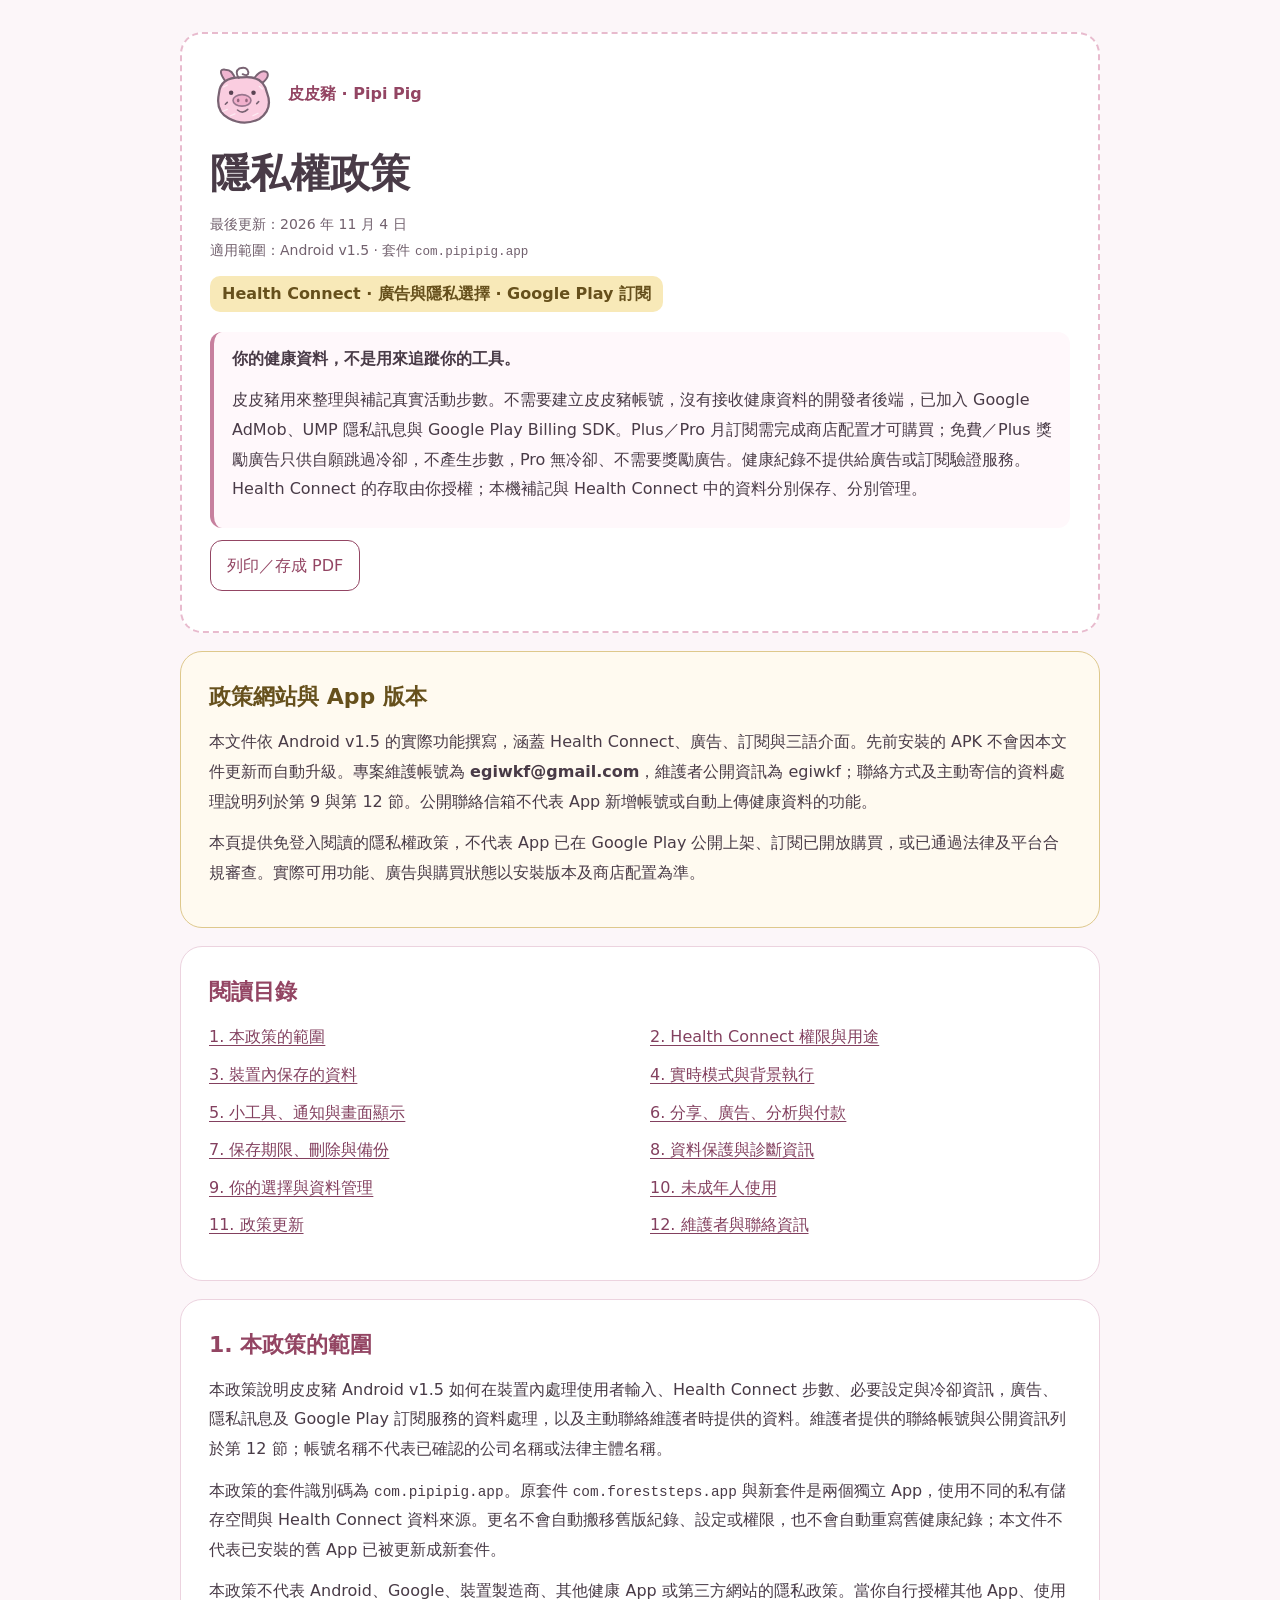
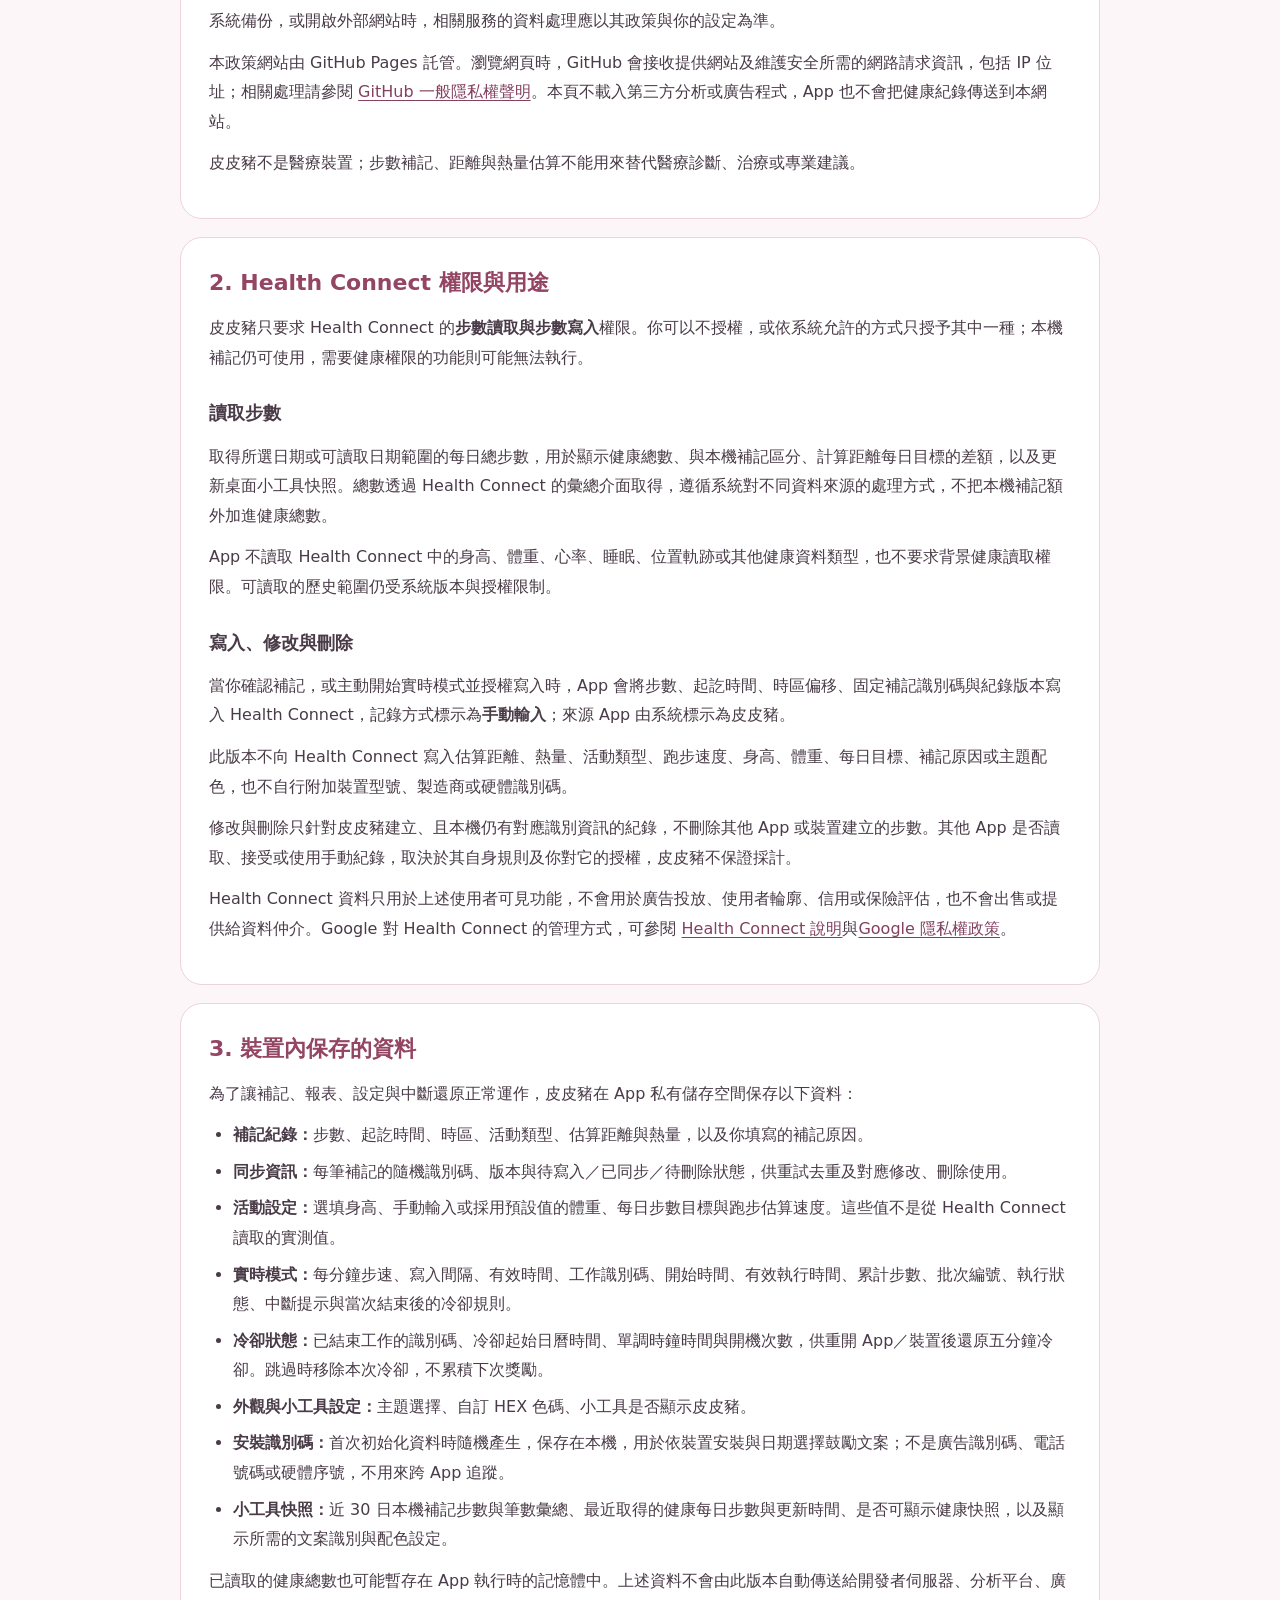
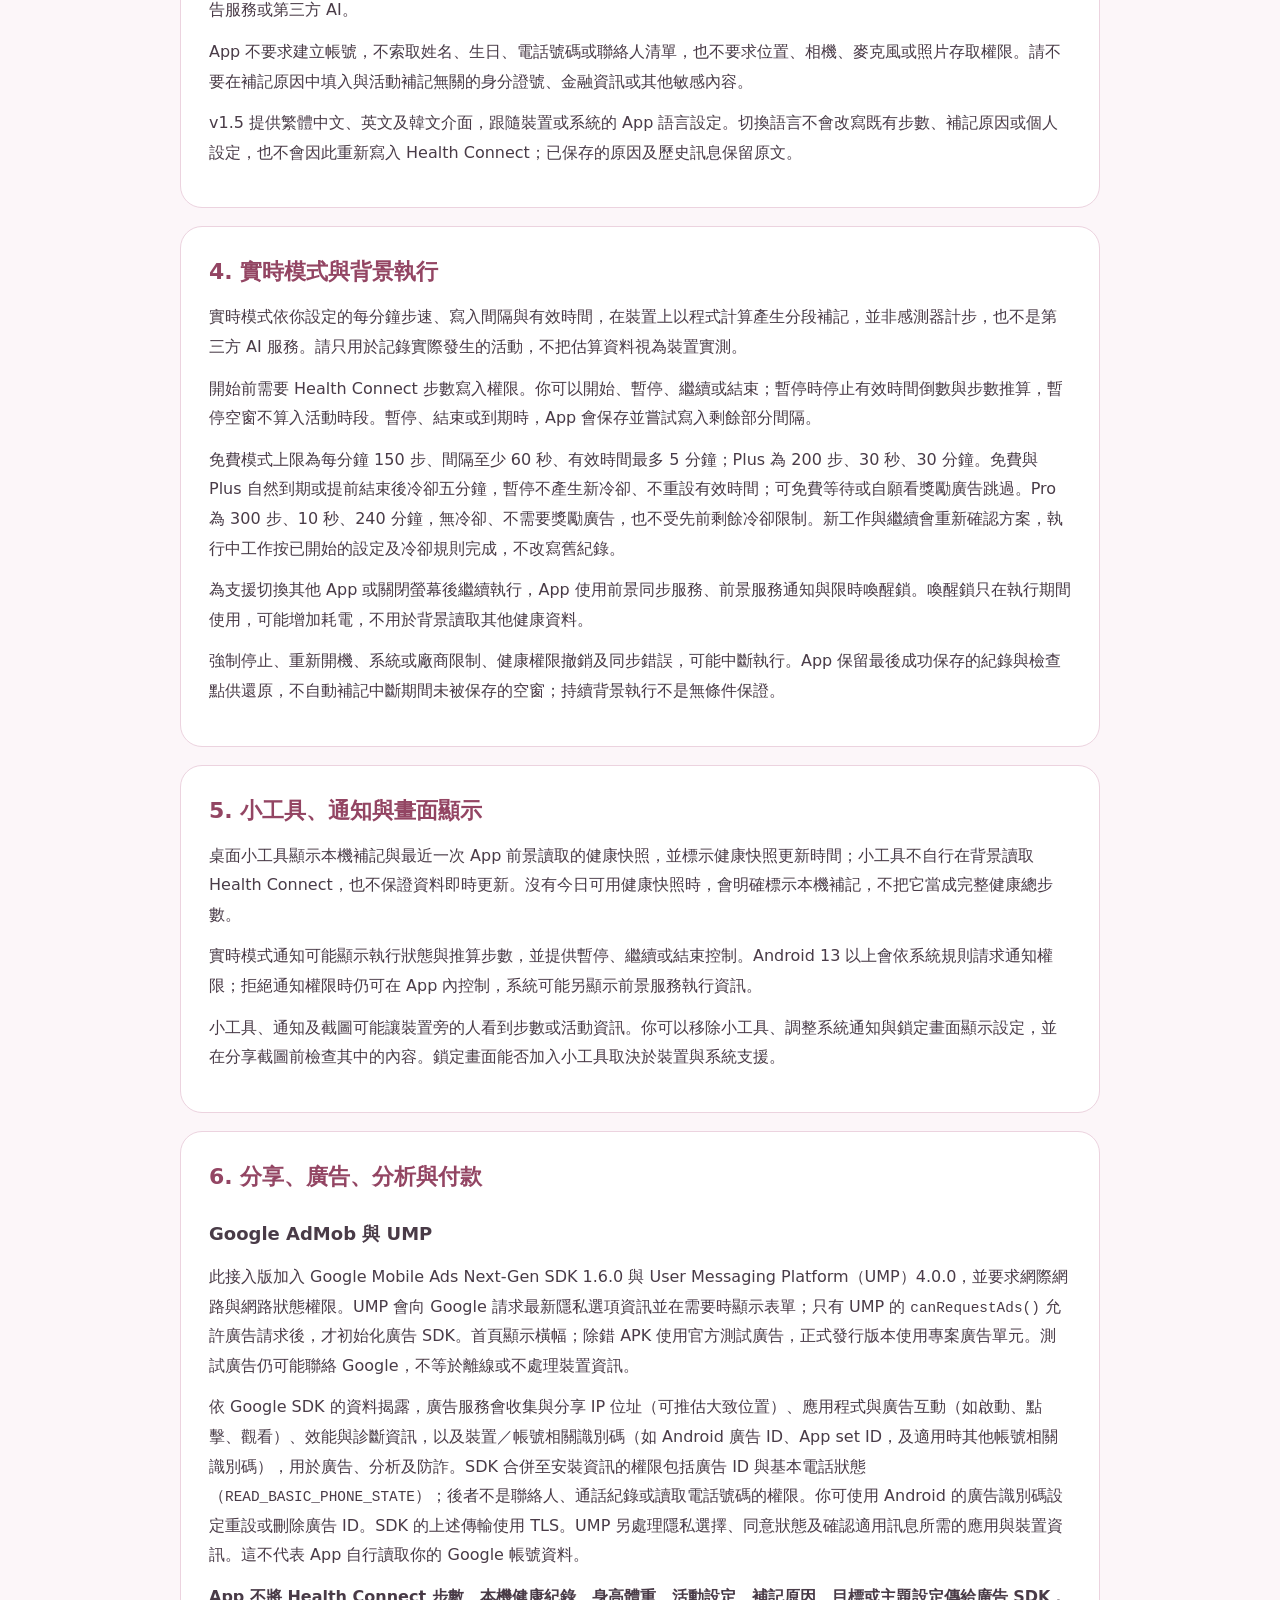
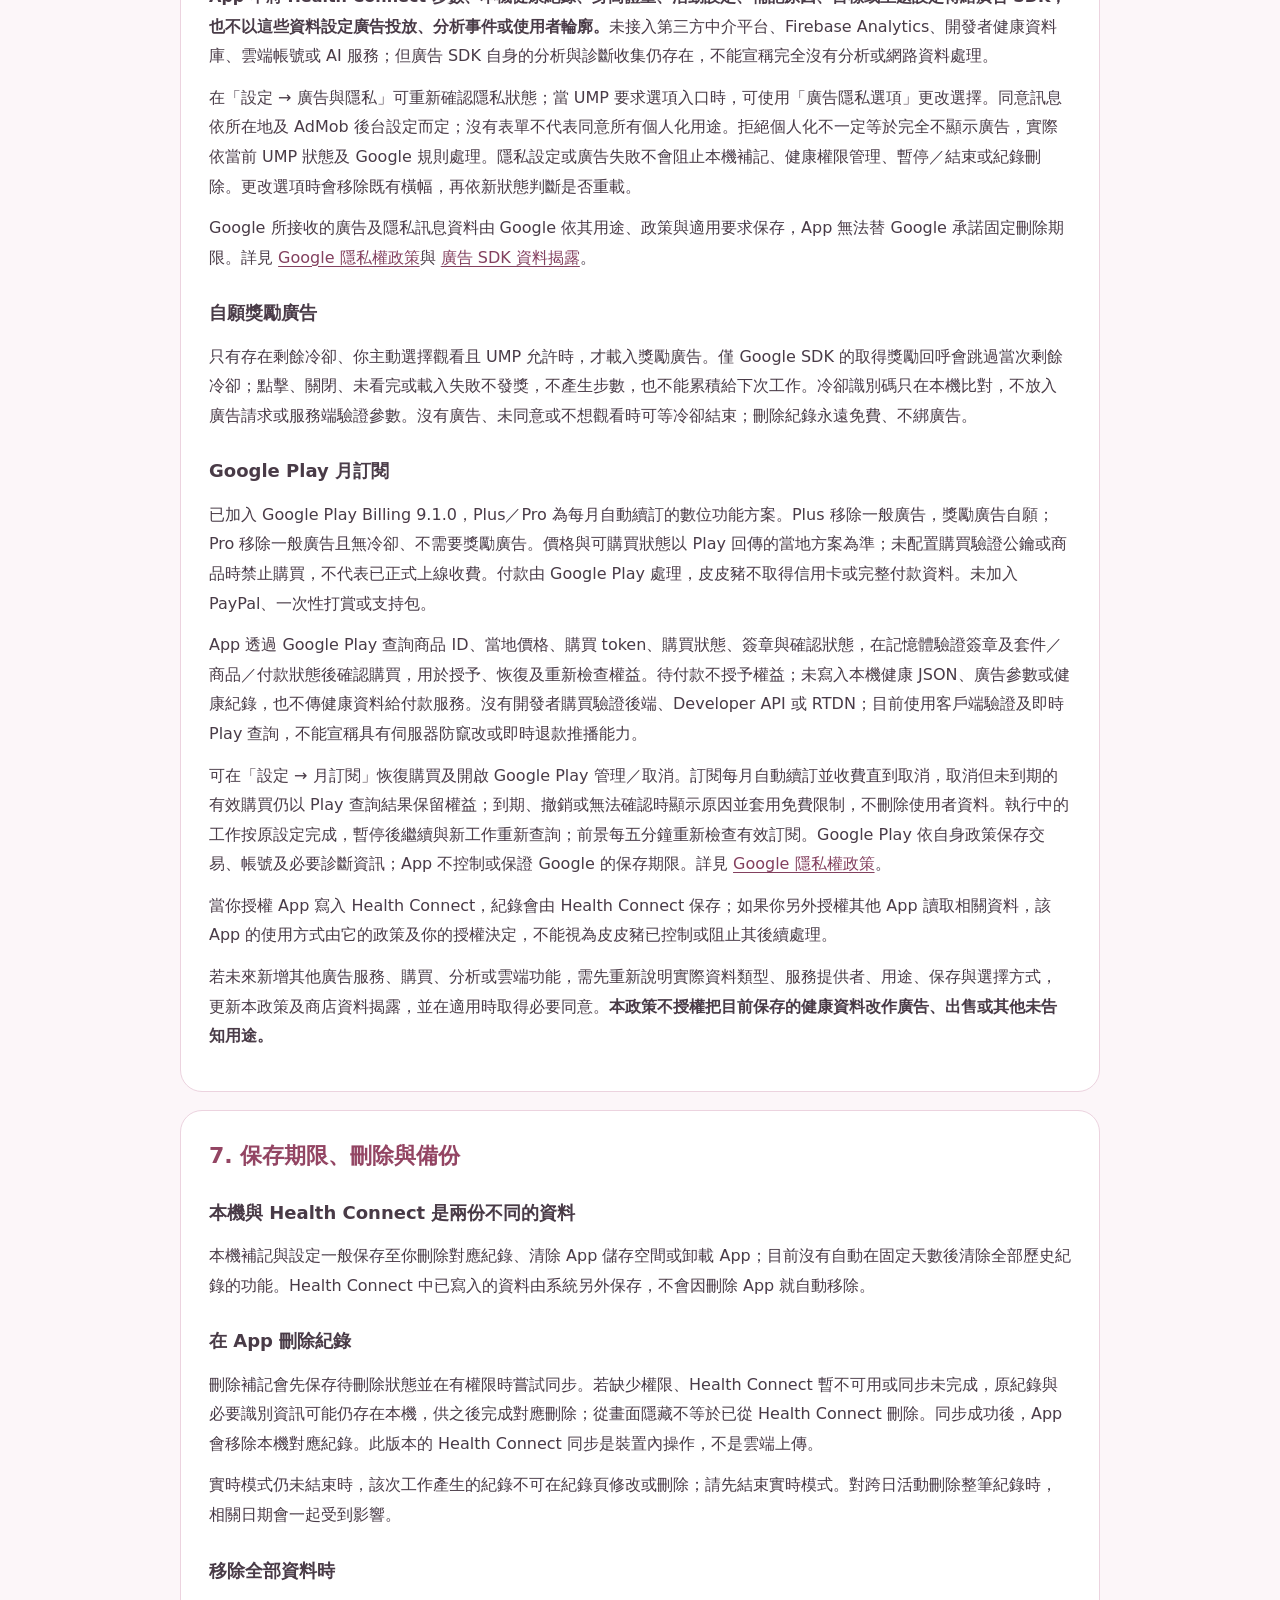
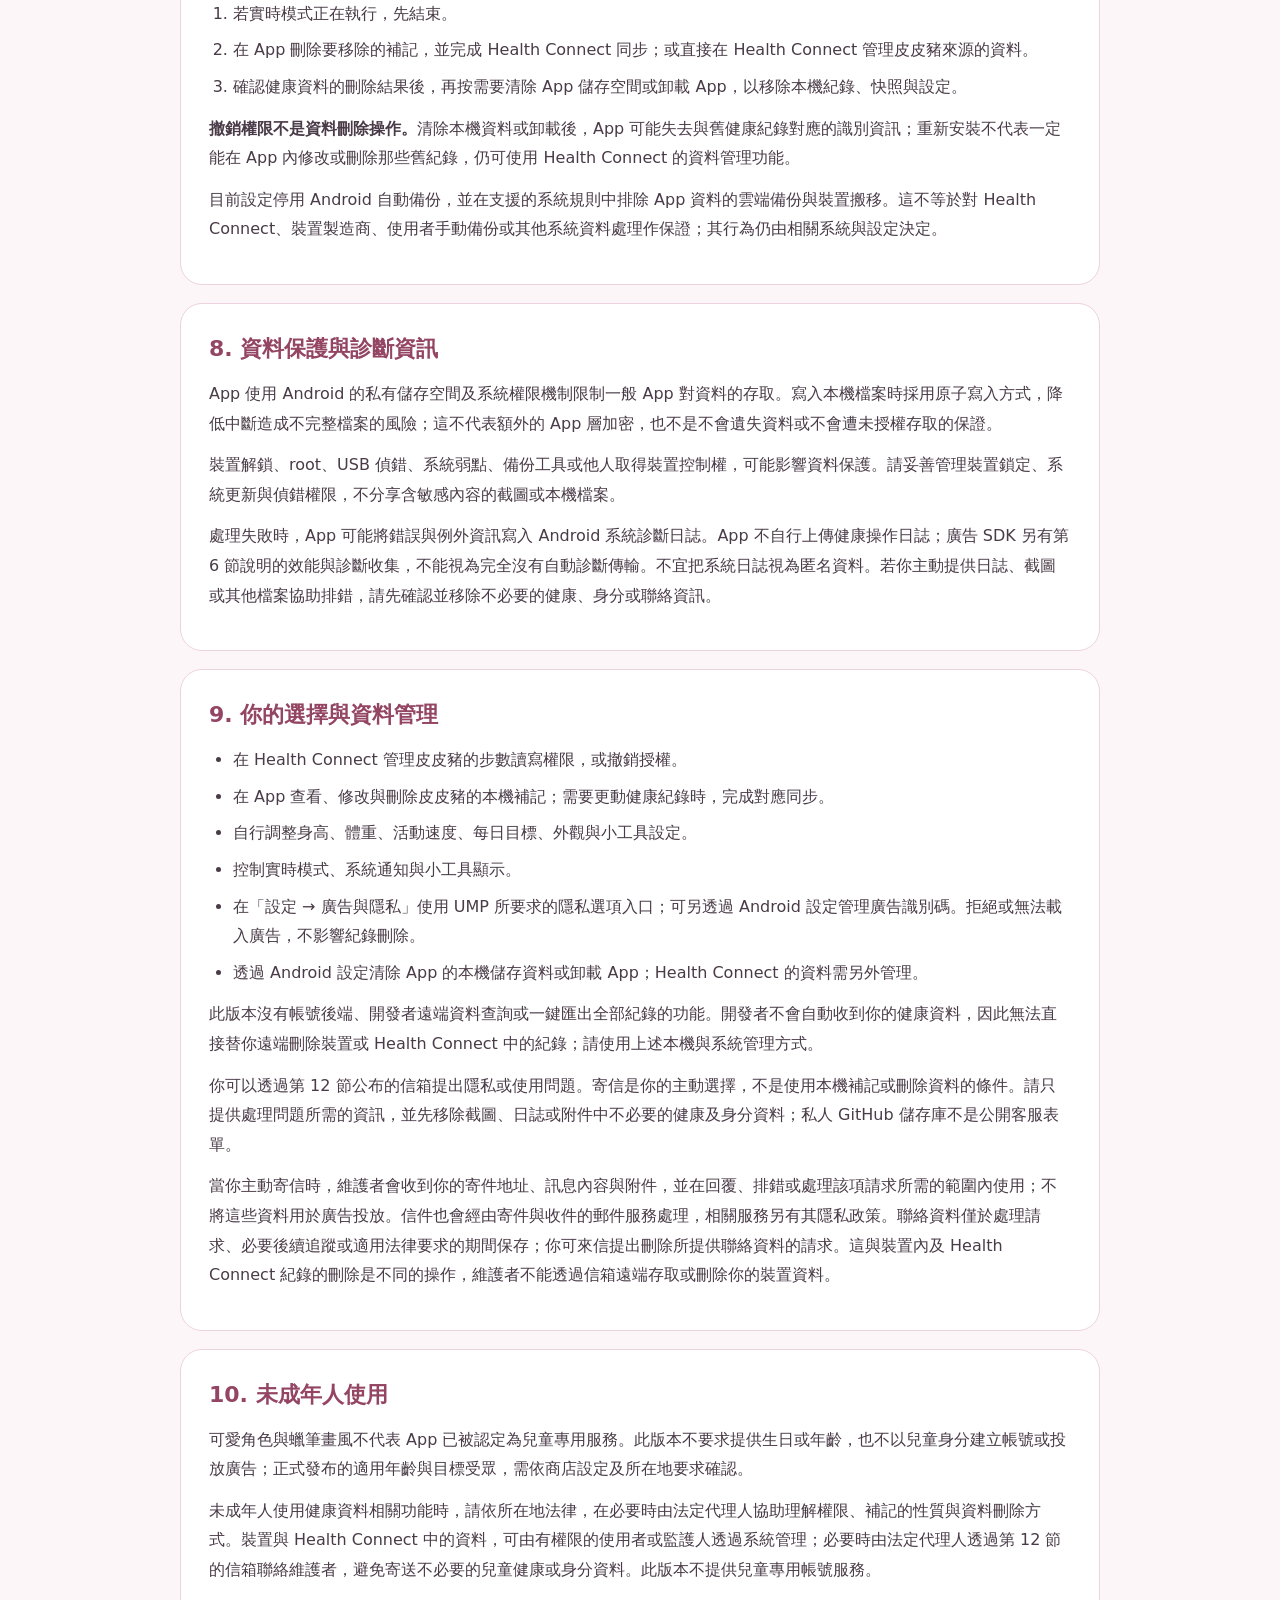
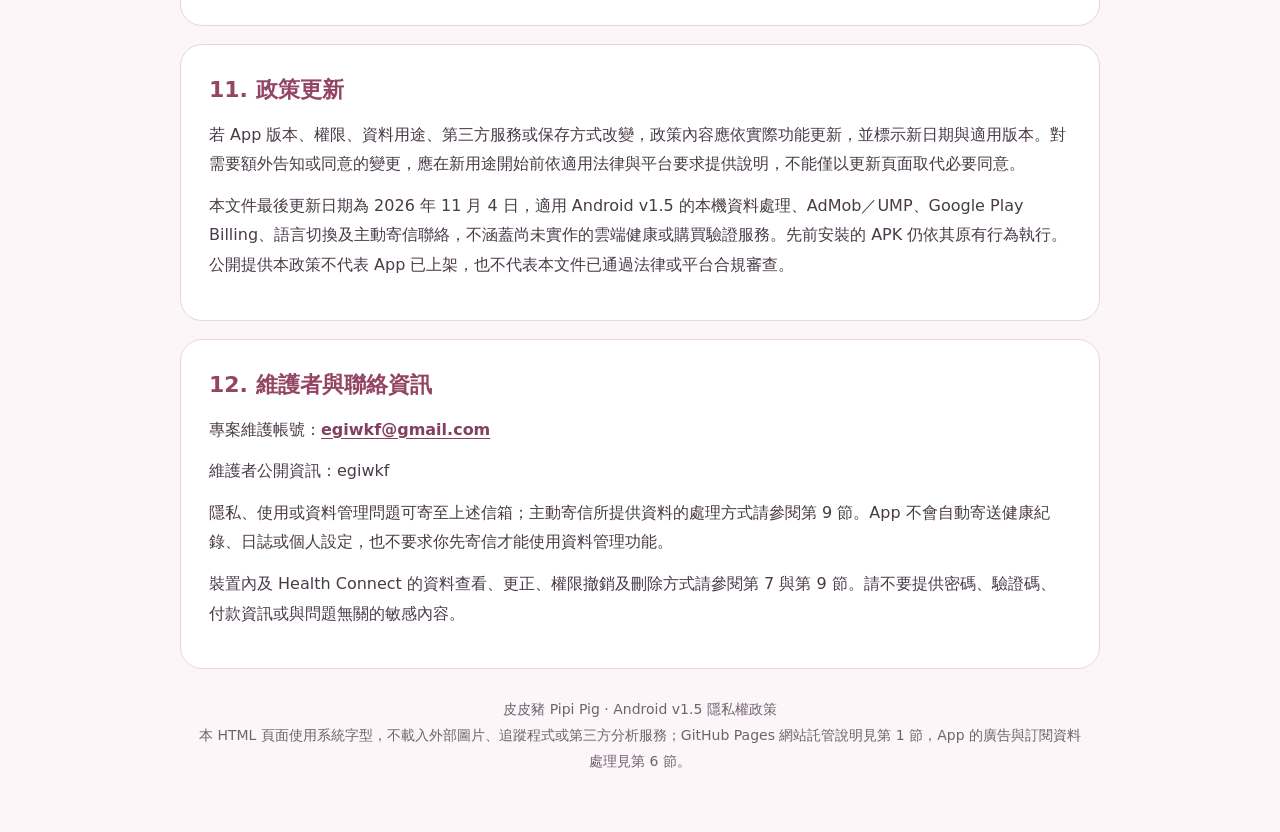
==== index.html @ b99f7c3f "Publish Pipi Pig v1.5 privacy policy Co-authored-by: Copilot App <223556219+Copilot@users.noreply.gi" ====
<!doctype html>
<html lang="zh-Hant">
<head>
  <meta charset="utf-8">
  <meta name="viewport" content="width=device-width, initial-scale=1">
  <meta name="description" content="皮皮豬 Android v1.5 隱私權政策：Health Connect、本機資料、AdMob、UMP、Google Play Billing、權限與刪除方式。">
  <title>皮皮豬 Pipi Pig｜隱私權政策（訂閱與獎勵廣告版）</title>
  <style>
    :root { color-scheme: light; --ink: #493b47; --muted: #72616e; --rose: #934563; --line: #ecd3df; --wash: #fcf6f9; }
    * { box-sizing: border-box; }
    html { scroll-behavior: smooth; scroll-padding-top: 24px; }
    body { margin: 0; background: var(--wash); color: var(--ink); font: 16px/1.85 system-ui, -apple-system, "Segoe UI", sans-serif; }
    main { width: min(920px, calc(100% - 32px)); margin: 32px auto 48px; }
    header, section, nav, aside { background: #fff; border: 1px solid var(--line); border-radius: 22px; padding: 28px; margin-bottom: 18px; }
    header { border: 2px dashed #e8bbce; }
    .brand { display: flex; align-items: center; gap: 14px; color: var(--rose); font-weight: 700; }
    .brand svg { flex: 0 0 64px; height: 64px; }
    h1 { font-size: clamp(28px, 5vw, 40px); line-height: 1.35; margin: 20px 0 12px; }
    h2 { font-size: 22px; line-height: 1.5; margin: 0 0 14px; color: var(--rose); }
    h3 { font-size: 18px; margin: 24px 0 8px; }
    p { margin: 12px 0; }
    ul, ol { padding-left: 24px; margin: 12px 0; }
    li { margin: 7px 0; }
    a { color: #83405f; text-underline-offset: 3px; overflow-wrap: anywhere; }
    a:focus-visible, button:focus-visible { outline: 3px solid #546c9f; outline-offset: 4px; }
    .meta, .small { font-size: 14px; color: var(--muted); }
    .tag { display: inline-block; background: #f8e9b8; color: #66501c; border-radius: 10px; padding: 3px 12px; font-weight: 700; }
    .notice { background: #fffaf0; border-color: #dec88c; }
    .notice h2 { color: #66501c; }
    .summary { background: #fff8fb; border-left: 4px solid #c7809e; padding: 12px 18px; border-radius: 12px; margin-top: 20px; }
    nav ul { list-style: none; padding: 0; display: grid; grid-template-columns: repeat(2, minmax(0, 1fr)); gap: 8px 20px; }
    nav li { margin: 0; }
    button { cursor: pointer; border: 1px solid var(--rose); border-radius: 12px; background: #fff; color: var(--rose); padding: 10px 16px; font: inherit; }
    code { font-size: .9em; overflow-wrap: anywhere; }
    footer { color: var(--muted); text-align: center; font-size: 14px; padding: 10px 12px; }
    @media (max-width: 600px) {
      main { width: calc(100% - 24px); margin-top: 16px; }
      header, section, nav, aside { padding: 20px; border-radius: 18px; }
      nav ul { grid-template-columns: 1fr; }
      h2 { font-size: 20px; }
    }
    @media (prefers-reduced-motion: reduce) { html { scroll-behavior: auto; } }
    @media print {
      body { background: #fff; font-size: 11pt; }
      main { width: 100%; margin: 0; }
      nav, .print-button { display: none; }
      header, section, aside { border: none; border-radius: 0; padding: 8px 0; margin-bottom: 12px; }
      h2, h3 { break-after: avoid; }
      li { break-inside: avoid; }
      a { color: inherit; }
    }
  </style>
</head>
<body>
<main>
  <header>
    <div class="brand">
      <svg viewBox="0 0 100 100" aria-hidden="true" focusable="false">
        <path d="M24 30 Q10 10 24 12 Q36 12 39 27 M68 27 Q79 10 89 16 Q94 23 81 33" fill="#efb5d0" stroke="#796373" stroke-width="3" stroke-linejoin="round"/>
        <path d="M14 49 Q16 23 50 24 Q83 20 89 48 Q99 74 77 89 Q53 101 29 88 Q8 77 14 49Z" fill="#facde0" stroke="#796373" stroke-width="3.5"/>
        <path d="M45 25 Q38 15 46 10 Q58 6 60 16 Q60 23 51 19" fill="none" stroke="#796373" stroke-width="3" stroke-linecap="round"/>
        <circle cx="33" cy="48" r="3.5" fill="#5a4353"/><circle cx="68" cy="48" r="3.5" fill="#5a4353"/>
        <ellipse cx="50" cy="60" rx="14" ry="9" fill="#f1b0cc" stroke="#98758d" stroke-width="2.5"/>
        <ellipse cx="44" cy="60" rx="2" ry="3" fill="#95667f"/><ellipse cx="57" cy="60" rx="2" ry="3" fill="#95667f"/>
        <path d="M43 75 Q51 82 59 74 M24 66L27 63 M73 65L76 62" fill="none" stroke="#796373" stroke-width="2.5" stroke-linecap="round"/>
        <path d="M21 39L27 36 M20 77L27 74 M32 84L39 81 M67 84L75 80 M77 38L82 42" stroke="#fff" stroke-width="2" stroke-linecap="round" opacity=".6"/>
      </svg>
      <span>皮皮豬 · Pipi Pig</span>
    </div>
    <h1>隱私權政策</h1>
    <p class="meta">最後更新：2026 年 11 月 4 日<br>適用範圍：Android v1.5 · 套件 <code>com.pipipig.app</code></p>
    <span class="tag">Health Connect · 廣告與隱私選擇 · Google Play 訂閱</span>
    <div class="summary">
      <strong>你的健康資料，不是用來追蹤你的工具。</strong>
      <p>皮皮豬用來整理與補記真實活動步數。不需要建立皮皮豬帳號，沒有接收健康資料的開發者後端，已加入 Google AdMob、UMP 隱私訊息與 Google Play Billing SDK。Plus／Pro 月訂閱需完成商店配置才可購買；免費／Plus 獎勵廣告只供自願跳過冷卻，不產生步數，Pro 無冷卻、不需要獎勵廣告。健康紀錄不提供給廣告或訂閱驗證服務。Health Connect 的存取由你授權；本機補記與 Health Connect 中的資料分別保存、分別管理。</p>
    </div>
    <p><button class="print-button" type="button" onclick="window.print()">列印／存成 PDF</button></p>
  </header>

  <aside class="notice" aria-labelledby="publication-title">
    <h2 id="publication-title">政策網站與 App 版本</h2>
    <p>本文件依 Android v1.5 的實際功能撰寫，涵蓋 Health Connect、廣告、訂閱與三語介面。先前安裝的 APK 不會因本文件更新而自動升級。專案維護帳號為 <strong>egiwkf@gmail.com</strong>，維護者公開資訊為 egiwkf；聯絡方式及主動寄信的資料處理說明列於第 9 與第 12 節。公開聯絡信箱不代表 App 新增帳號或自動上傳健康資料的功能。</p>
    <p>本頁提供免登入閱讀的隱私權政策，不代表 App 已在 Google Play 公開上架、訂閱已開放購買，或已通過法律及平台合規審查。實際可用功能、廣告與購買狀態以安裝版本及商店配置為準。</p>
  </aside>

  <nav aria-label="政策目錄">
    <h2>閱讀目錄</h2>
    <ul>
      <li><a href="#scope">1. 本政策的範圍</a></li>
      <li><a href="#health">2. Health Connect 權限與用途</a></li>
      <li><a href="#local">3. 裝置內保存的資料</a></li>
      <li><a href="#realtime">4. 實時模式與背景執行</a></li>
      <li><a href="#surfaces">5. 小工具、通知與畫面顯示</a></li>
      <li><a href="#sharing">6. 分享、廣告、分析與付款</a></li>
      <li><a href="#retention">7. 保存期限、刪除與備份</a></li>
      <li><a href="#security">8. 資料保護與診斷資訊</a></li>
      <li><a href="#choices">9. 你的選擇與資料管理</a></li>
      <li><a href="#children">10. 未成年人使用</a></li>
      <li><a href="#updates">11. 政策更新</a></li>
      <li><a href="#contact">12. 維護者與聯絡資訊</a></li>
    </ul>
  </nav>

  <section id="scope" aria-labelledby="scope-title">
    <h2 id="scope-title">1. 本政策的範圍</h2>
    <p>本政策說明皮皮豬 Android v1.5 如何在裝置內處理使用者輸入、Health Connect 步數、必要設定與冷卻資訊，廣告、隱私訊息及 Google Play 訂閱服務的資料處理，以及主動聯絡維護者時提供的資料。維護者提供的聯絡帳號與公開資訊列於第 12 節；帳號名稱不代表已確認的公司名稱或法律主體名稱。</p>
    <p>本政策的套件識別碼為 <code>com.pipipig.app</code>。原套件 <code>com.foreststeps.app</code> 與新套件是兩個獨立 App，使用不同的私有儲存空間與 Health Connect 資料來源。更名不會自動搬移舊版紀錄、設定或權限，也不會自動重寫舊健康紀錄；本文件不代表已安裝的舊 App 已被更新成新套件。</p>
    <p>本政策不代表 Android、Google、裝置製造商、其他健康 App 或第三方網站的隱私政策。當你自行授權其他 App、使用系統備份，或開啟外部網站時，相關服務的資料處理應以其政策與你的設定為準。</p>
    <p>本政策網站由 GitHub Pages 託管。瀏覽網頁時，GitHub 會接收提供網站及維護安全所需的網路請求資訊，包括 IP 位址；相關處理請參閱 <a href="https://docs.github.com/en/site-policy/privacy-policies/github-general-privacy-statement" target="_blank" rel="noopener noreferrer">GitHub 一般隱私權聲明</a>。本頁不載入第三方分析或廣告程式，App 也不會把健康紀錄傳送到本網站。</p>
    <p>皮皮豬不是醫療裝置；步數補記、距離與熱量估算不能用來替代醫療診斷、治療或專業建議。</p>
  </section>

  <section id="health" aria-labelledby="health-title">
    <h2 id="health-title">2. Health Connect 權限與用途</h2>
    <p>皮皮豬只要求 Health Connect 的<strong>步數讀取與步數寫入</strong>權限。你可以不授權，或依系統允許的方式只授予其中一種；本機補記仍可使用，需要健康權限的功能則可能無法執行。</p>
    <h3>讀取步數</h3>
    <p>取得所選日期或可讀取日期範圍的每日總步數，用於顯示健康總數、與本機補記區分、計算距離每日目標的差額，以及更新桌面小工具快照。總數透過 Health Connect 的彙總介面取得，遵循系統對不同資料來源的處理方式，不把本機補記額外加進健康總數。</p>
    <p>App 不讀取 Health Connect 中的身高、體重、心率、睡眠、位置軌跡或其他健康資料類型，也不要求背景健康讀取權限。可讀取的歷史範圍仍受系統版本與授權限制。</p>
    <h3>寫入、修改與刪除</h3>
    <p>當你確認補記，或主動開始實時模式並授權寫入時，App 會將步數、起訖時間、時區偏移、固定補記識別碼與紀錄版本寫入 Health Connect，記錄方式標示為<strong>手動輸入</strong>；來源 App 由系統標示為皮皮豬。</p>
    <p>此版本不向 Health Connect 寫入估算距離、熱量、活動類型、跑步速度、身高、體重、每日目標、補記原因或主題配色，也不自行附加裝置型號、製造商或硬體識別碼。</p>
    <p>修改與刪除只針對皮皮豬建立、且本機仍有對應識別資訊的紀錄，不刪除其他 App 或裝置建立的步數。其他 App 是否讀取、接受或使用手動紀錄，取決於其自身規則及你對它的授權，皮皮豬不保證採計。</p>
    <p>Health Connect 資料只用於上述使用者可見功能，不會用於廣告投放、使用者輪廓、信用或保險評估，也不會出售或提供給資料仲介。Google 對 Health Connect 的管理方式，可參閱 <a href="https://support.google.com/android/answer/12201227" target="_blank" rel="noopener noreferrer">Health Connect 說明</a>與<a href="https://policies.google.com/privacy" target="_blank" rel="noopener noreferrer">Google 隱私權政策</a>。</p>
  </section>

  <section id="local" aria-labelledby="local-title">
    <h2 id="local-title">3. 裝置內保存的資料</h2>
    <p>為了讓補記、報表、設定與中斷還原正常運作，皮皮豬在 App 私有儲存空間保存以下資料：</p>
    <ul>
      <li><strong>補記紀錄：</strong>步數、起訖時間、時區、活動類型、估算距離與熱量，以及你填寫的補記原因。</li>
      <li><strong>同步資訊：</strong>每筆補記的隨機識別碼、版本與待寫入／已同步／待刪除狀態，供重試去重及對應修改、刪除使用。</li>
      <li><strong>活動設定：</strong>選填身高、手動輸入或採用預設值的體重、每日步數目標與跑步估算速度。這些值不是從 Health Connect 讀取的實測值。</li>
      <li><strong>實時模式：</strong>每分鐘步速、寫入間隔、有效時間、工作識別碼、開始時間、有效執行時間、累計步數、批次編號、執行狀態、中斷提示與當次結束後的冷卻規則。</li>
      <li><strong>冷卻狀態：</strong>已結束工作的識別碼、冷卻起始日曆時間、單調時鐘時間與開機次數，供重開 App／裝置後還原五分鐘冷卻。跳過時移除本次冷卻，不累積下次獎勵。</li>
      <li><strong>外觀與小工具設定：</strong>主題選擇、自訂 HEX 色碼、小工具是否顯示皮皮豬。</li>
      <li><strong>安裝識別碼：</strong>首次初始化資料時隨機產生，保存在本機，用於依裝置安裝與日期選擇鼓勵文案；不是廣告識別碼、電話號碼或硬體序號，不用來跨 App 追蹤。</li>
      <li><strong>小工具快照：</strong>近 30 日本機補記步數與筆數彙總、最近取得的健康每日步數與更新時間、是否可顯示健康快照，以及顯示所需的文案識別與配色設定。</li>
    </ul>
    <p>已讀取的健康總數也可能暫存在 App 執行時的記憶體中。上述資料不會由此版本自動傳送給開發者伺服器、分析平台、廣告服務或第三方 AI。</p>
    <p>App 不要求建立帳號，不索取姓名、生日、電話號碼或聯絡人清單，也不要求位置、相機、麥克風或照片存取權限。請不要在補記原因中填入與活動補記無關的身分證號、金融資訊或其他敏感內容。</p>
    <p>v1.5 提供繁體中文、英文及韓文介面，跟隨裝置或系統的 App 語言設定。切換語言不會改寫既有步數、補記原因或個人設定，也不會因此重新寫入 Health Connect；已保存的原因及歷史訊息保留原文。</p>
  </section>

  <section id="realtime" aria-labelledby="realtime-title">
    <h2 id="realtime-title">4. 實時模式與背景執行</h2>
    <p>實時模式依你設定的每分鐘步速、寫入間隔與有效時間，在裝置上以程式計算產生分段補記，並非感測器計步，也不是第三方 AI 服務。請只用於記錄實際發生的活動，不把估算資料視為裝置實測。</p>
    <p>開始前需要 Health Connect 步數寫入權限。你可以開始、暫停、繼續或結束；暫停時停止有效時間倒數與步數推算，暫停空窗不算入活動時段。暫停、結束或到期時，App 會保存並嘗試寫入剩餘部分間隔。</p>
    <p>免費模式上限為每分鐘 150 步、間隔至少 60 秒、有效時間最多 5 分鐘；Plus 為 200 步、30 秒、30 分鐘。免費與 Plus 自然到期或提前結束後冷卻五分鐘，暫停不產生新冷卻、不重設有效時間；可免費等待或自願看獎勵廣告跳過。Pro 為 300 步、10 秒、240 分鐘，無冷卻、不需要獎勵廣告，也不受先前剩餘冷卻限制。新工作與繼續會重新確認方案，執行中工作按已開始的設定及冷卻規則完成，不改寫舊紀錄。</p>
    <p>為支援切換其他 App 或關閉螢幕後繼續執行，App 使用前景同步服務、前景服務通知與限時喚醒鎖。喚醒鎖只在執行期間使用，可能增加耗電，不用於背景讀取其他健康資料。</p>
    <p>強制停止、重新開機、系統或廠商限制、健康權限撤銷及同步錯誤，可能中斷執行。App 保留最後成功保存的紀錄與檢查點供還原，不自動補記中斷期間未被保存的空窗；持續背景執行不是無條件保證。</p>
  </section>

  <section id="surfaces" aria-labelledby="surfaces-title">
    <h2 id="surfaces-title">5. 小工具、通知與畫面顯示</h2>
    <p>桌面小工具顯示本機補記與最近一次 App 前景讀取的健康快照，並標示健康快照更新時間；小工具不自行在背景讀取 Health Connect，也不保證資料即時更新。沒有今日可用健康快照時，會明確標示本機補記，不把它當成完整健康總步數。</p>
    <p>實時模式通知可能顯示執行狀態與推算步數，並提供暫停、繼續或結束控制。Android 13 以上會依系統規則請求通知權限；拒絕通知權限時仍可在 App 內控制，系統可能另顯示前景服務執行資訊。</p>
    <p>小工具、通知及截圖可能讓裝置旁的人看到步數或活動資訊。你可以移除小工具、調整系統通知與鎖定畫面顯示設定，並在分享截圖前檢查其中的內容。鎖定畫面能否加入小工具取決於裝置與系統支援。</p>
  </section>

  <section id="sharing" aria-labelledby="sharing-title">
    <h2 id="sharing-title">6. 分享、廣告、分析與付款</h2>
    <h3>Google AdMob 與 UMP</h3>
    <p>此接入版加入 Google Mobile Ads Next-Gen SDK 1.6.0 與 User Messaging Platform（UMP）4.0.0，並要求網際網路與網路狀態權限。UMP 會向 Google 請求最新隱私選項資訊並在需要時顯示表單；只有 UMP 的 <code>canRequestAds()</code> 允許廣告請求後，才初始化廣告 SDK。首頁顯示橫幅；除錯 APK 使用官方測試廣告，正式發行版本使用專案廣告單元。測試廣告仍可能聯絡 Google，不等於離線或不處理裝置資訊。</p>
    <p>依 Google SDK 的資料揭露，廣告服務會收集與分享 IP 位址（可推估大致位置）、應用程式與廣告互動（如啟動、點擊、觀看）、效能與診斷資訊，以及裝置／帳號相關識別碼（如 Android 廣告 ID、App set ID，及適用時其他帳號相關識別碼），用於廣告、分析及防詐。SDK 合併至安裝資訊的權限包括廣告 ID 與基本電話狀態（<code>READ_BASIC_PHONE_STATE</code>）；後者不是聯絡人、通話紀錄或讀取電話號碼的權限。你可使用 Android 的廣告識別碼設定重設或刪除廣告 ID。SDK 的上述傳輸使用 TLS。UMP 另處理隱私選擇、同意狀態及確認適用訊息所需的應用與裝置資訊。這不代表 App 自行讀取你的 Google 帳號資料。</p>
    <p><strong>App 不將 Health Connect 步數、本機健康紀錄、身高體重、活動設定、補記原因、目標或主題設定傳給廣告 SDK，也不以這些資料設定廣告投放、分析事件或使用者輪廓。</strong>未接入第三方中介平台、Firebase Analytics、開發者健康資料庫、雲端帳號或 AI 服務；但廣告 SDK 自身的分析與診斷收集仍存在，不能宣稱完全沒有分析或網路資料處理。</p>
    <p>在「設定 → 廣告與隱私」可重新確認隱私狀態；當 UMP 要求選項入口時，可使用「廣告隱私選項」更改選擇。同意訊息依所在地及 AdMob 後台設定而定；沒有表單不代表同意所有個人化用途。拒絕個人化不一定等於完全不顯示廣告，實際依當前 UMP 狀態及 Google 規則處理。隱私設定或廣告失敗不會阻止本機補記、健康權限管理、暫停／結束或紀錄刪除。更改選項時會移除既有橫幅，再依新狀態判斷是否重載。</p>
    <p>Google 所接收的廣告及隱私訊息資料由 Google 依其用途、政策與適用要求保存，App 無法替 Google 承諾固定刪除期限。詳見 <a href="https://policies.google.com/privacy" target="_blank" rel="noopener noreferrer">Google 隱私權政策</a>與 <a href="https://developers.google.com/admob/android/next-gen/privacy/play-data-disclosure" target="_blank" rel="noopener noreferrer">廣告 SDK 資料揭露</a>。</p>
    <h3>自願獎勵廣告</h3>
    <p>只有存在剩餘冷卻、你主動選擇觀看且 UMP 允許時，才載入獎勵廣告。僅 Google SDK 的取得獎勵回呼會跳過當次剩餘冷卻；點擊、關閉、未看完或載入失敗不發獎，不產生步數，也不能累積給下次工作。冷卻識別碼只在本機比對，不放入廣告請求或服務端驗證參數。沒有廣告、未同意或不想觀看時可等冷卻結束；刪除紀錄永遠免費、不綁廣告。</p>
    <h3>Google Play 月訂閱</h3>
    <p>已加入 Google Play Billing 9.1.0，Plus／Pro 為每月自動續訂的數位功能方案。Plus 移除一般廣告，獎勵廣告自願；Pro 移除一般廣告且無冷卻、不需要獎勵廣告。價格與可購買狀態以 Play 回傳的當地方案為準；未配置購買驗證公鑰或商品時禁止購買，不代表已正式上線收費。付款由 Google Play 處理，皮皮豬不取得信用卡或完整付款資料。未加入 PayPal、一次性打賞或支持包。</p>
    <p>App 透過 Google Play 查詢商品 ID、當地價格、購買 token、購買狀態、簽章與確認狀態，在記憶體驗證簽章及套件／商品／付款狀態後確認購買，用於授予、恢復及重新檢查權益。待付款不授予權益；未寫入本機健康 JSON、廣告參數或健康紀錄，也不傳健康資料給付款服務。沒有開發者購買驗證後端、Developer API 或 RTDN；目前使用客戶端驗證及即時 Play 查詢，不能宣稱具有伺服器防竄改或即時退款推播能力。</p>
    <p>可在「設定 → 月訂閱」恢復購買及開啟 Google Play 管理／取消。訂閱每月自動續訂並收費直到取消，取消但未到期的有效購買仍以 Play 查詢結果保留權益；到期、撤銷或無法確認時顯示原因並套用免費限制，不刪除使用者資料。執行中的工作按原設定完成，暫停後繼續與新工作重新查詢；前景每五分鐘重新檢查有效訂閱。Google Play 依自身政策保存交易、帳號及必要診斷資訊；App 不控制或保證 Google 的保存期限。詳見 <a href="https://policies.google.com/privacy" target="_blank" rel="noopener noreferrer">Google 隱私權政策</a>。</p>
    <p>當你授權 App 寫入 Health Connect，紀錄會由 Health Connect 保存；如果你另外授權其他 App 讀取相關資料，該 App 的使用方式由它的政策及你的授權決定，不能視為皮皮豬已控制或阻止其後續處理。</p>
    <p>若未來新增其他廣告服務、購買、分析或雲端功能，需先重新說明實際資料類型、服務提供者、用途、保存與選擇方式，更新本政策及商店資料揭露，並在適用時取得必要同意。<strong>本政策不授權把目前保存的健康資料改作廣告、出售或其他未告知用途。</strong></p>
  </section>

  <section id="retention" aria-labelledby="retention-title">
    <h2 id="retention-title">7. 保存期限、刪除與備份</h2>
    <h3>本機與 Health Connect 是兩份不同的資料</h3>
    <p>本機補記與設定一般保存至你刪除對應紀錄、清除 App 儲存空間或卸載 App；目前沒有自動在固定天數後清除全部歷史紀錄的功能。Health Connect 中已寫入的資料由系統另外保存，不會因刪除 App 就自動移除。</p>
    <h3>在 App 刪除紀錄</h3>
    <p>刪除補記會先保存待刪除狀態並在有權限時嘗試同步。若缺少權限、Health Connect 暫不可用或同步未完成，原紀錄與必要識別資訊可能仍存在本機，供之後完成對應刪除；從畫面隱藏不等於已從 Health Connect 刪除。同步成功後，App 會移除本機對應紀錄。此版本的 Health Connect 同步是裝置內操作，不是雲端上傳。</p>
    <p>實時模式仍未結束時，該次工作產生的紀錄不可在紀錄頁修改或刪除；請先結束實時模式。對跨日活動刪除整筆紀錄時，相關日期會一起受到影響。</p>
    <h3>移除全部資料時</h3>
    <ol>
      <li>若實時模式正在執行，先結束。</li>
      <li>在 App 刪除要移除的補記，並完成 Health Connect 同步；或直接在 Health Connect 管理皮皮豬來源的資料。</li>
      <li>確認健康資料的刪除結果後，再按需要清除 App 儲存空間或卸載 App，以移除本機紀錄、快照與設定。</li>
    </ol>
    <p><strong>撤銷權限不是資料刪除操作。</strong>清除本機資料或卸載後，App 可能失去與舊健康紀錄對應的識別資訊；重新安裝不代表一定能在 App 內修改或刪除那些舊紀錄，仍可使用 Health Connect 的資料管理功能。</p>
    <p>目前設定停用 Android 自動備份，並在支援的系統規則中排除 App 資料的雲端備份與裝置搬移。這不等於對 Health Connect、裝置製造商、使用者手動備份或其他系統資料處理作保證；其行為仍由相關系統與設定決定。</p>
  </section>

  <section id="security" aria-labelledby="security-title">
    <h2 id="security-title">8. 資料保護與診斷資訊</h2>
    <p>App 使用 Android 的私有儲存空間及系統權限機制限制一般 App 對資料的存取。寫入本機檔案時採用原子寫入方式，降低中斷造成不完整檔案的風險；這不代表額外的 App 層加密，也不是不會遺失資料或不會遭未授權存取的保證。</p>
    <p>裝置解鎖、root、USB 偵錯、系統弱點、備份工具或他人取得裝置控制權，可能影響資料保護。請妥善管理裝置鎖定、系統更新與偵錯權限，不分享含敏感內容的截圖或本機檔案。</p>
    <p>處理失敗時，App 可能將錯誤與例外資訊寫入 Android 系統診斷日誌。App 不自行上傳健康操作日誌；廣告 SDK 另有第 6 節說明的效能與診斷收集，不能視為完全沒有自動診斷傳輸。不宜把系統日誌視為匿名資料。若你主動提供日誌、截圖或其他檔案協助排錯，請先確認並移除不必要的健康、身分或聯絡資訊。</p>
  </section>

  <section id="choices" aria-labelledby="choices-title">
    <h2 id="choices-title">9. 你的選擇與資料管理</h2>
    <ul>
      <li>在 Health Connect 管理皮皮豬的步數讀寫權限，或撤銷授權。</li>
      <li>在 App 查看、修改與刪除皮皮豬的本機補記；需要更動健康紀錄時，完成對應同步。</li>
      <li>自行調整身高、體重、活動速度、每日目標、外觀與小工具設定。</li>
      <li>控制實時模式、系統通知與小工具顯示。</li>
      <li>在「設定 → 廣告與隱私」使用 UMP 所要求的隱私選項入口；可另透過 Android 設定管理廣告識別碼。拒絕或無法載入廣告，不影響紀錄刪除。</li>
      <li>透過 Android 設定清除 App 的本機儲存資料或卸載 App；Health Connect 的資料需另外管理。</li>
    </ul>
    <p>此版本沒有帳號後端、開發者遠端資料查詢或一鍵匯出全部紀錄的功能。開發者不會自動收到你的健康資料，因此無法直接替你遠端刪除裝置或 Health Connect 中的紀錄；請使用上述本機與系統管理方式。</p>
    <p>你可以透過第 12 節公布的信箱提出隱私或使用問題。寄信是你的主動選擇，不是使用本機補記或刪除資料的條件。請只提供處理問題所需的資訊，並先移除截圖、日誌或附件中不必要的健康及身分資料；私人 GitHub 儲存庫不是公開客服表單。</p>
    <p>當你主動寄信時，維護者會收到你的寄件地址、訊息內容與附件，並在回覆、排錯或處理該項請求所需的範圍內使用；不將這些資料用於廣告投放。信件也會經由寄件與收件的郵件服務處理，相關服務另有其隱私政策。聯絡資料僅於處理請求、必要後續追蹤或適用法律要求的期間保存；你可來信提出刪除所提供聯絡資料的請求。這與裝置內及 Health Connect 紀錄的刪除是不同的操作，維護者不能透過信箱遠端存取或刪除你的裝置資料。</p>
  </section>

  <section id="children" aria-labelledby="children-title">
    <h2 id="children-title">10. 未成年人使用</h2>
    <p>可愛角色與蠟筆畫風不代表 App 已被認定為兒童專用服務。此版本不要求提供生日或年齡，也不以兒童身分建立帳號或投放廣告；正式發布的適用年齡與目標受眾，需依商店設定及所在地要求確認。</p>
    <p>未成年人使用健康資料相關功能時，請依所在地法律，在必要時由法定代理人協助理解權限、補記的性質與資料刪除方式。裝置與 Health Connect 中的資料，可由有權限的使用者或監護人透過系統管理；必要時由法定代理人透過第 12 節的信箱聯絡維護者，避免寄送不必要的兒童健康或身分資料。此版本不提供兒童專用帳號服務。</p>
  </section>

  <section id="updates" aria-labelledby="updates-title">
    <h2 id="updates-title">11. 政策更新</h2>
    <p>若 App 版本、權限、資料用途、第三方服務或保存方式改變，政策內容應依實際功能更新，並標示新日期與適用版本。對需要額外告知或同意的變更，應在新用途開始前依適用法律與平台要求提供說明，不能僅以更新頁面取代必要同意。</p>
    <p>本文件最後更新日期為 2026 年 11 月 4 日，適用 Android v1.5 的本機資料處理、AdMob／UMP、Google Play Billing、語言切換及主動寄信聯絡，不涵蓋尚未實作的雲端健康或購買驗證服務。先前安裝的 APK 仍依其原有行為執行。公開提供本政策不代表 App 已上架，也不代表本文件已通過法律或平台合規審查。</p>
  </section>

  <section id="contact" aria-labelledby="contact-title">
    <h2 id="contact-title">12. 維護者與聯絡資訊</h2>
    <p>專案維護帳號：<strong><a href="mailto:egiwkf@gmail.com">egiwkf@gmail.com</a></strong></p>
    <p>維護者公開資訊：egiwkf</p>
    <p>隱私、使用或資料管理問題可寄至上述信箱；主動寄信所提供資料的處理方式請參閱第 9 節。App 不會自動寄送健康紀錄、日誌或個人設定，也不要求你先寄信才能使用資料管理功能。</p>
    <p>裝置內及 Health Connect 的資料查看、更正、權限撤銷及刪除方式請參閱第 7 與第 9 節。請不要提供密碼、驗證碼、付款資訊或與問題無關的敏感內容。</p>
  </section>

  <footer>皮皮豬 Pipi Pig · Android v1.5 隱私權政策<br>本 HTML 頁面使用系統字型，不載入外部圖片、追蹤程式或第三方分析服務；GitHub Pages 網站託管說明見第 1 節，App 的廣告與訂閱資料處理見第 6 節。</footer>
</main>
</body>
</html>
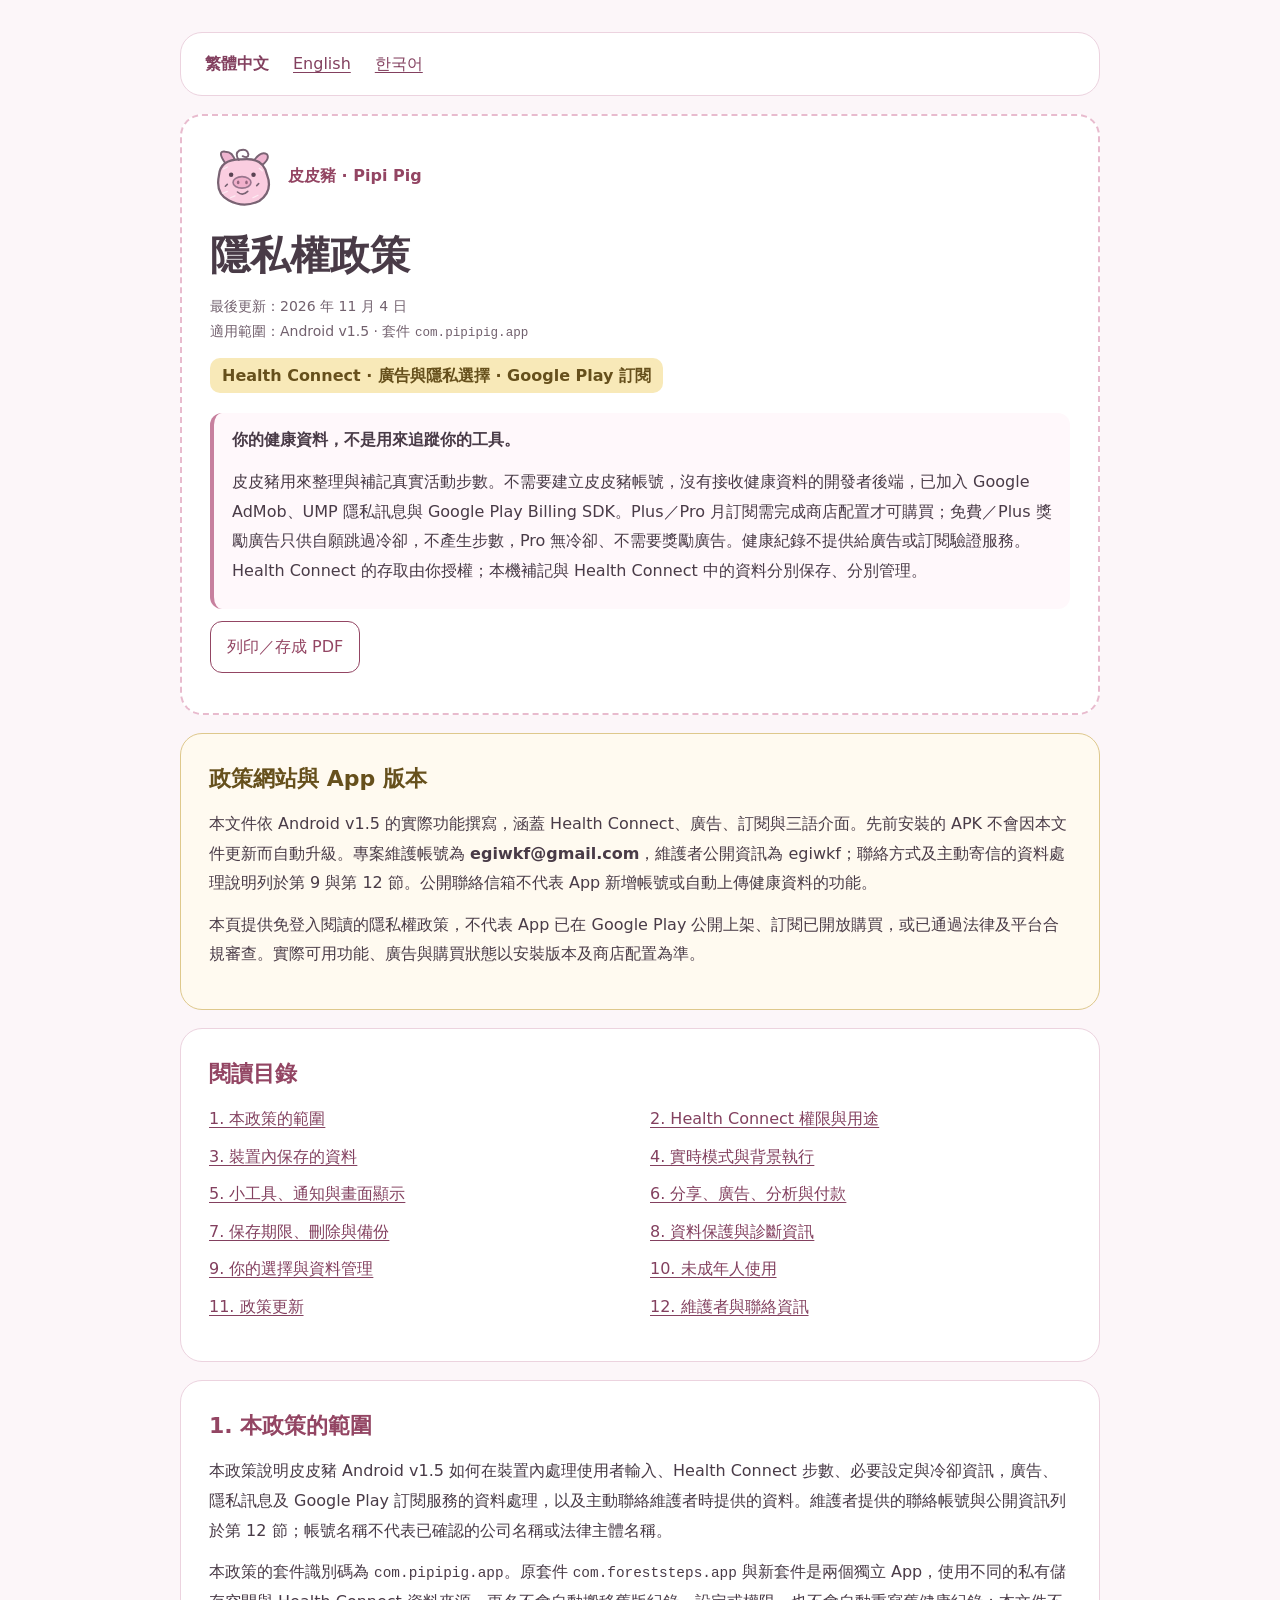
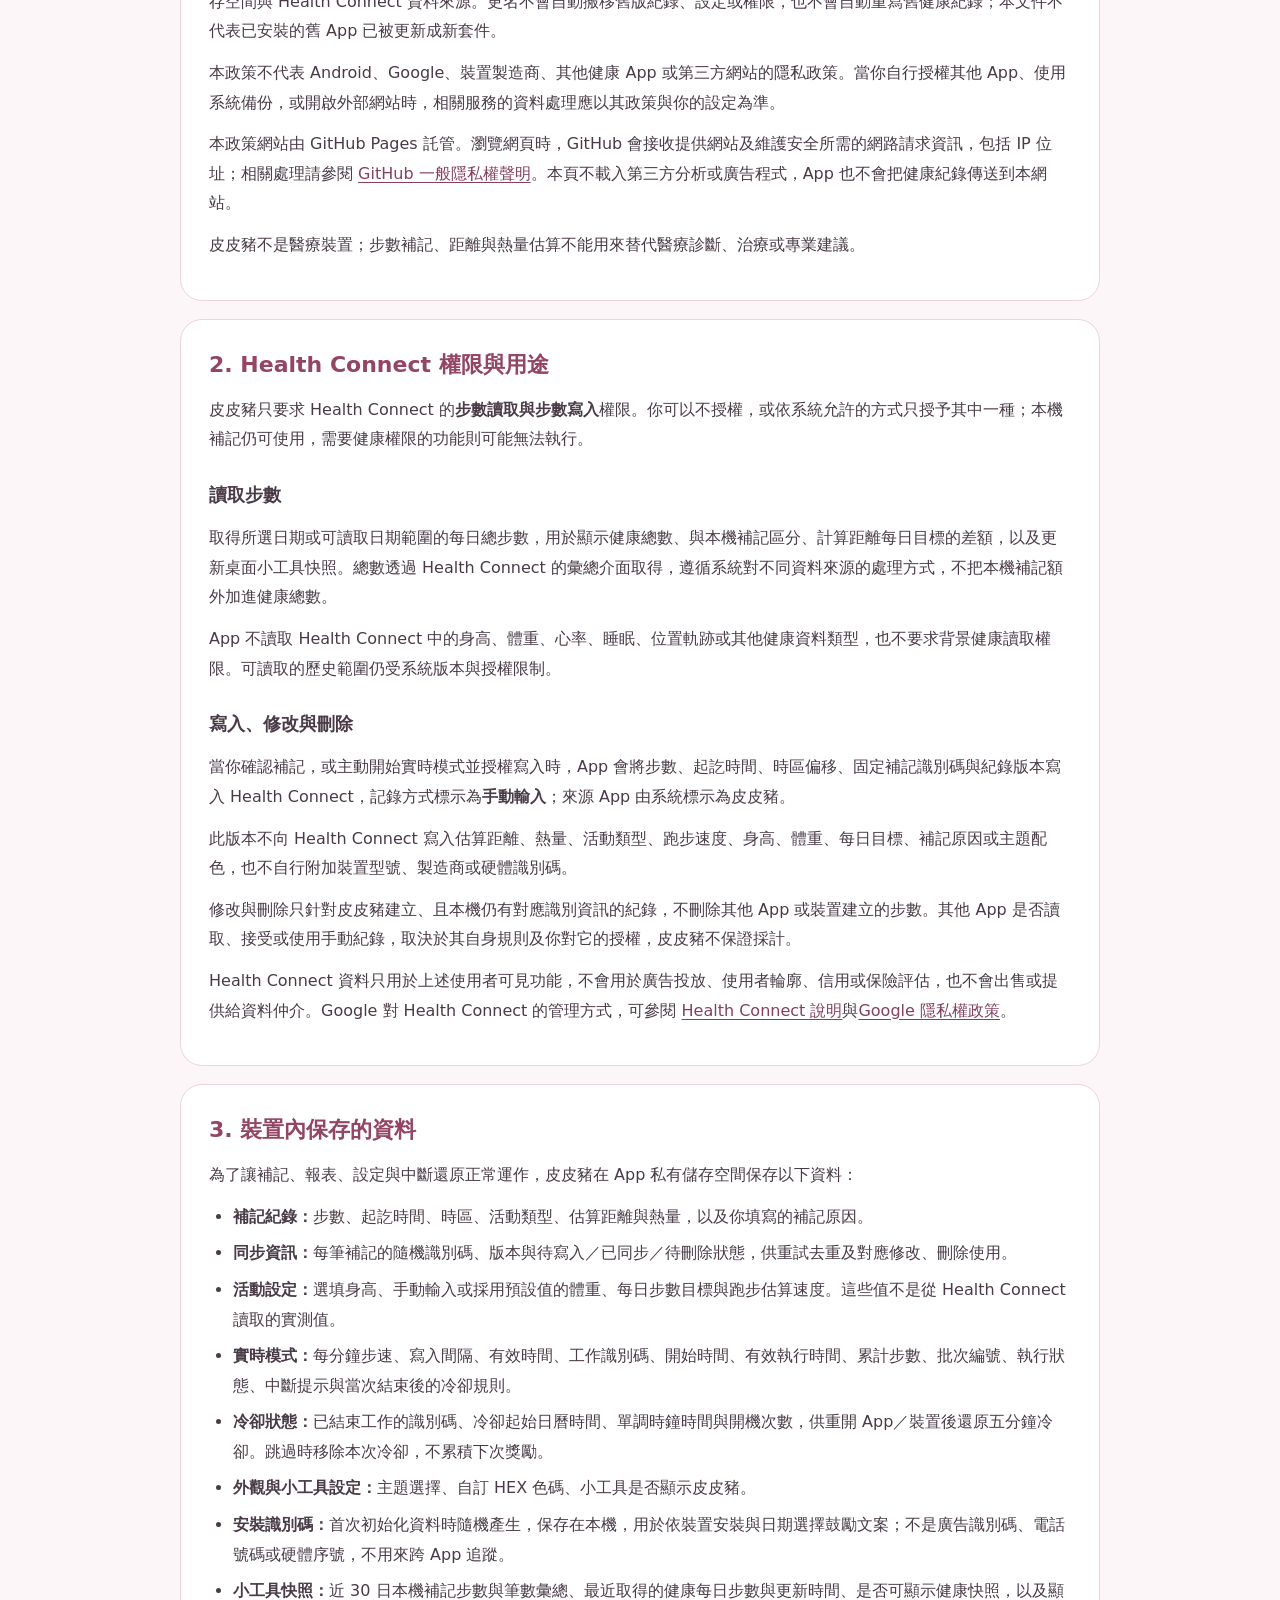
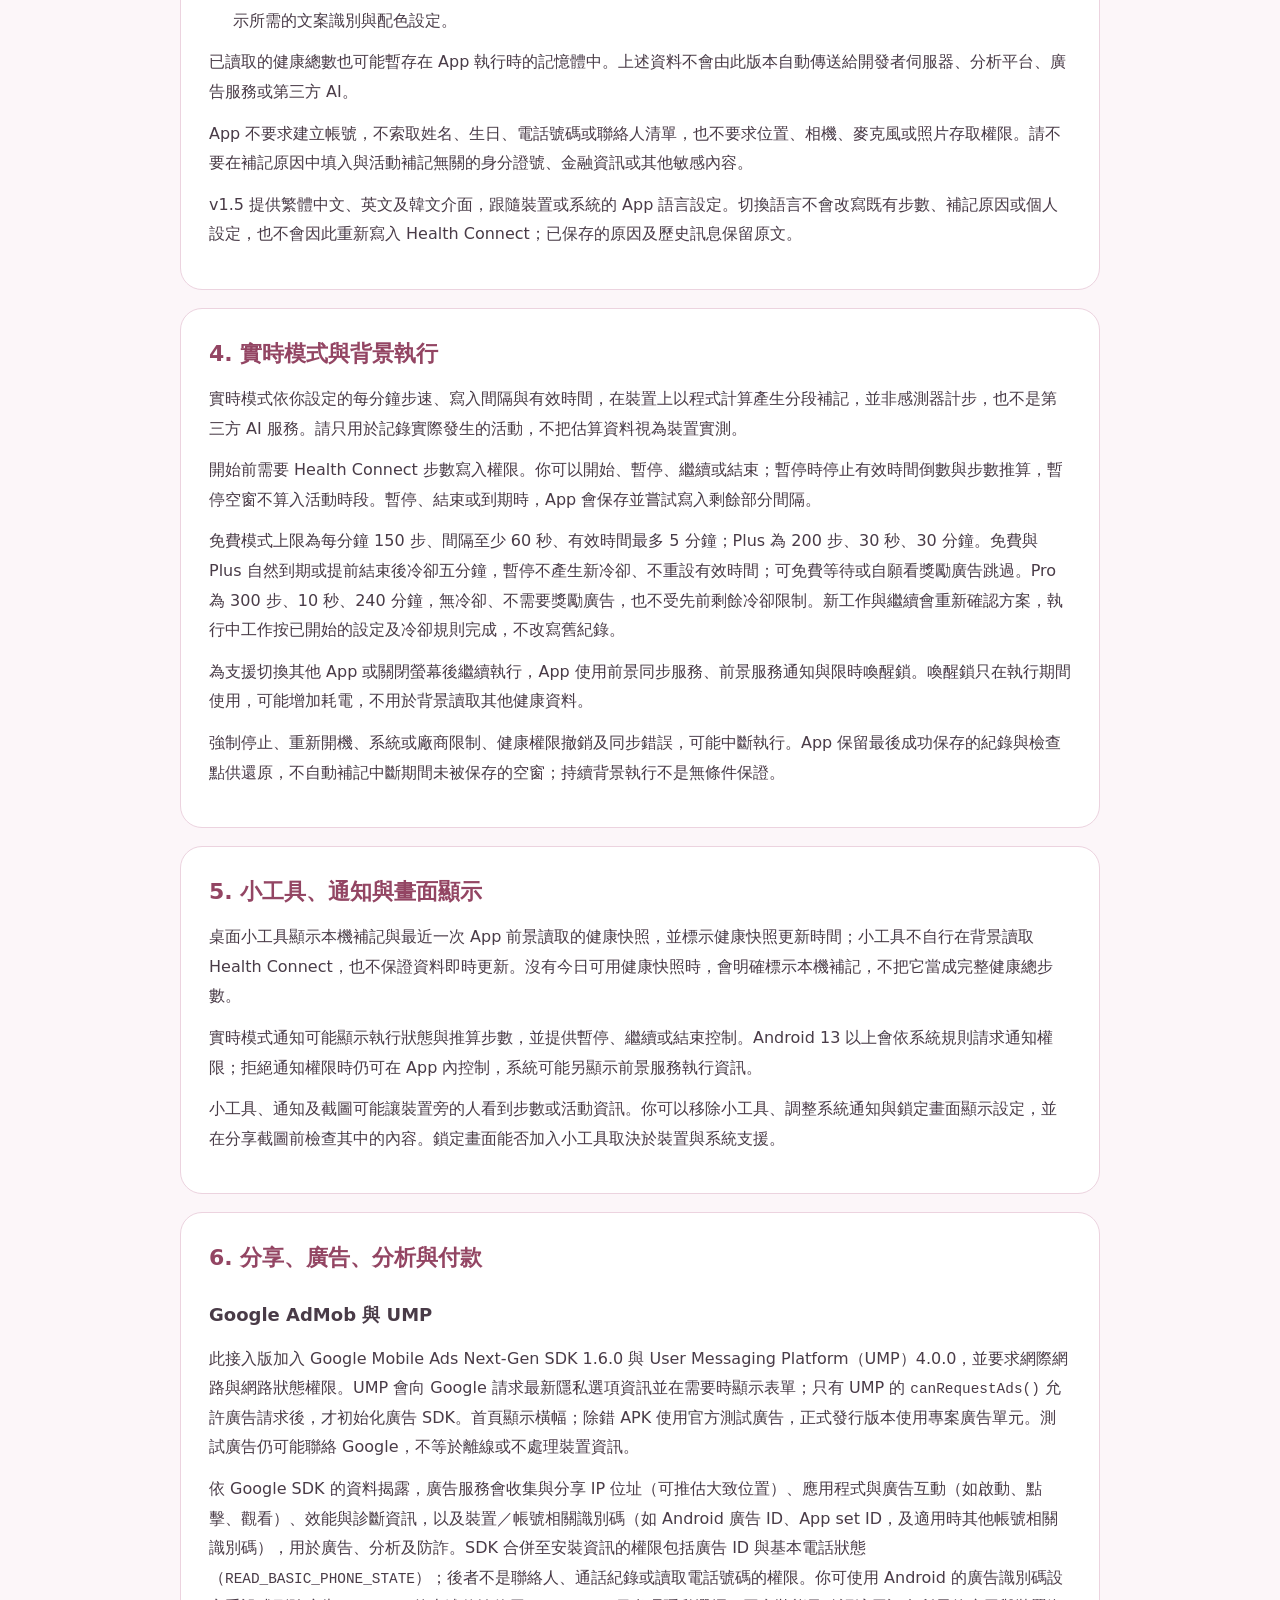
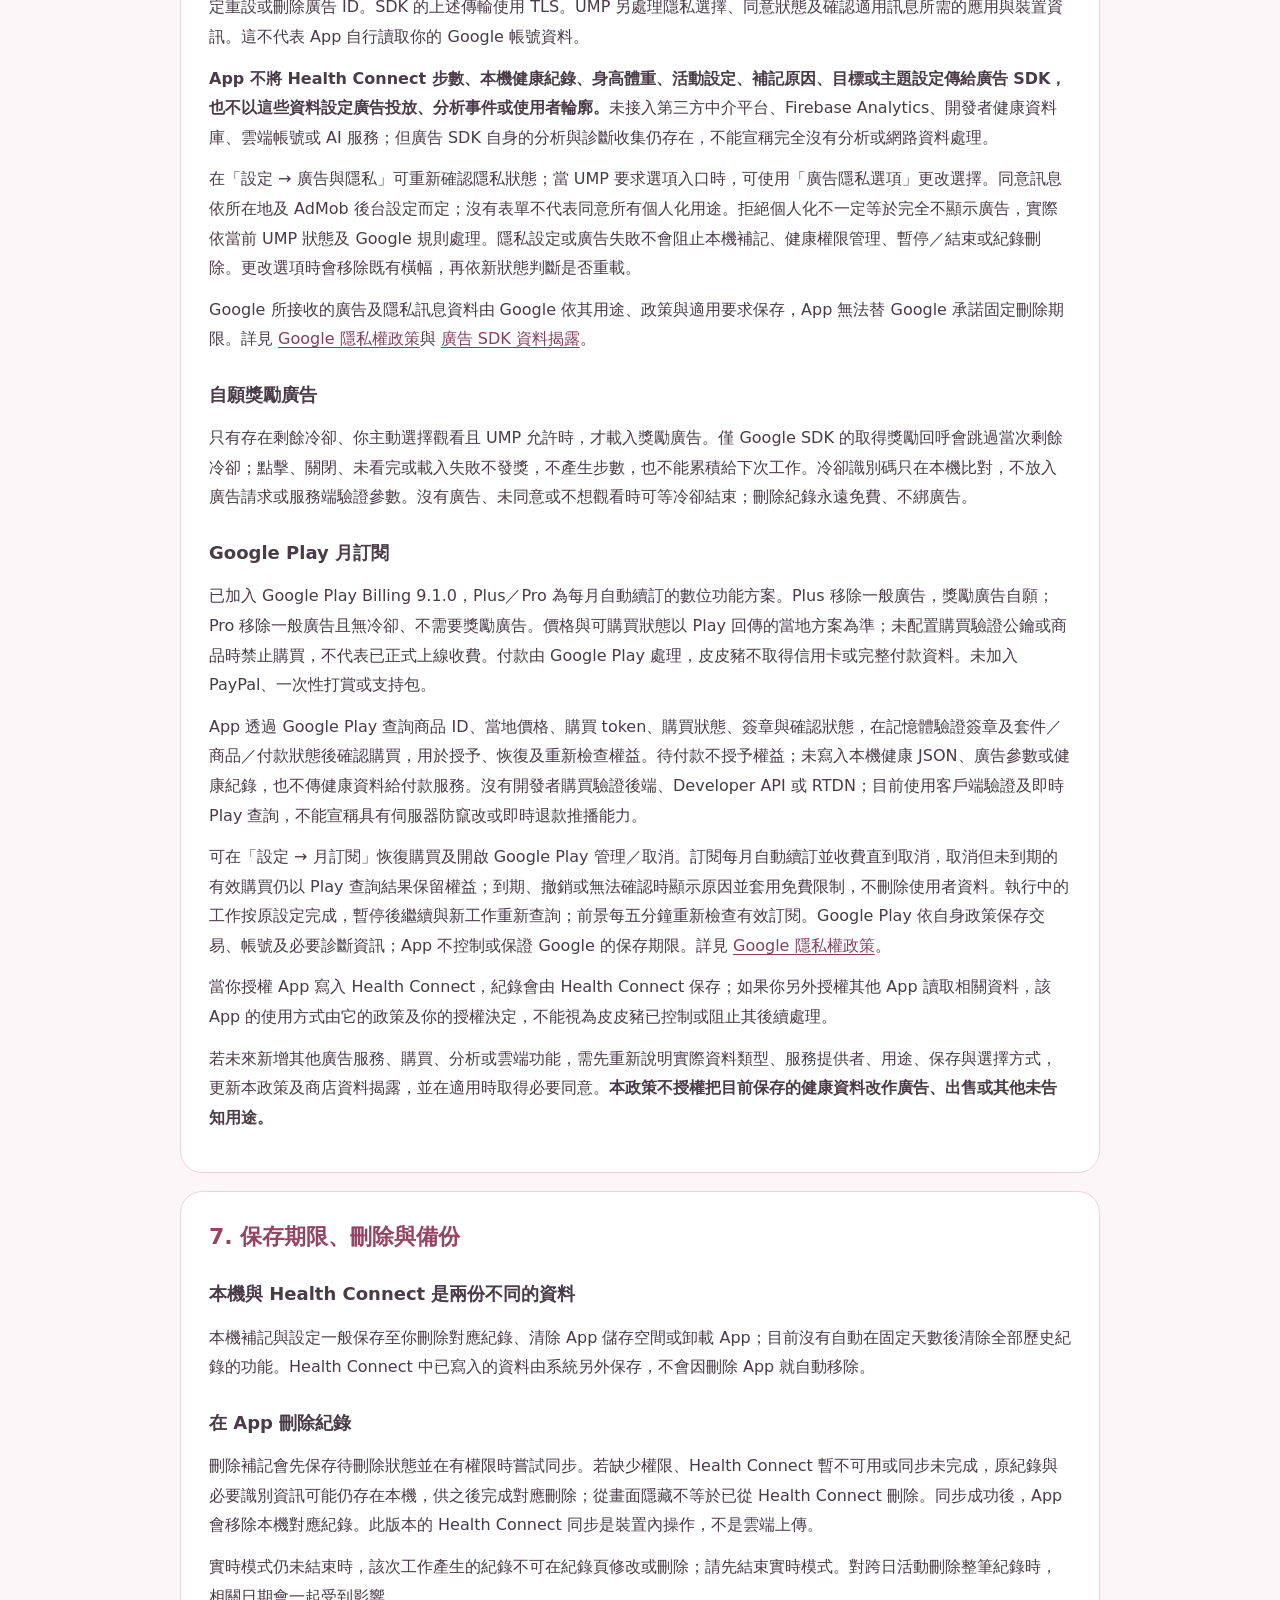
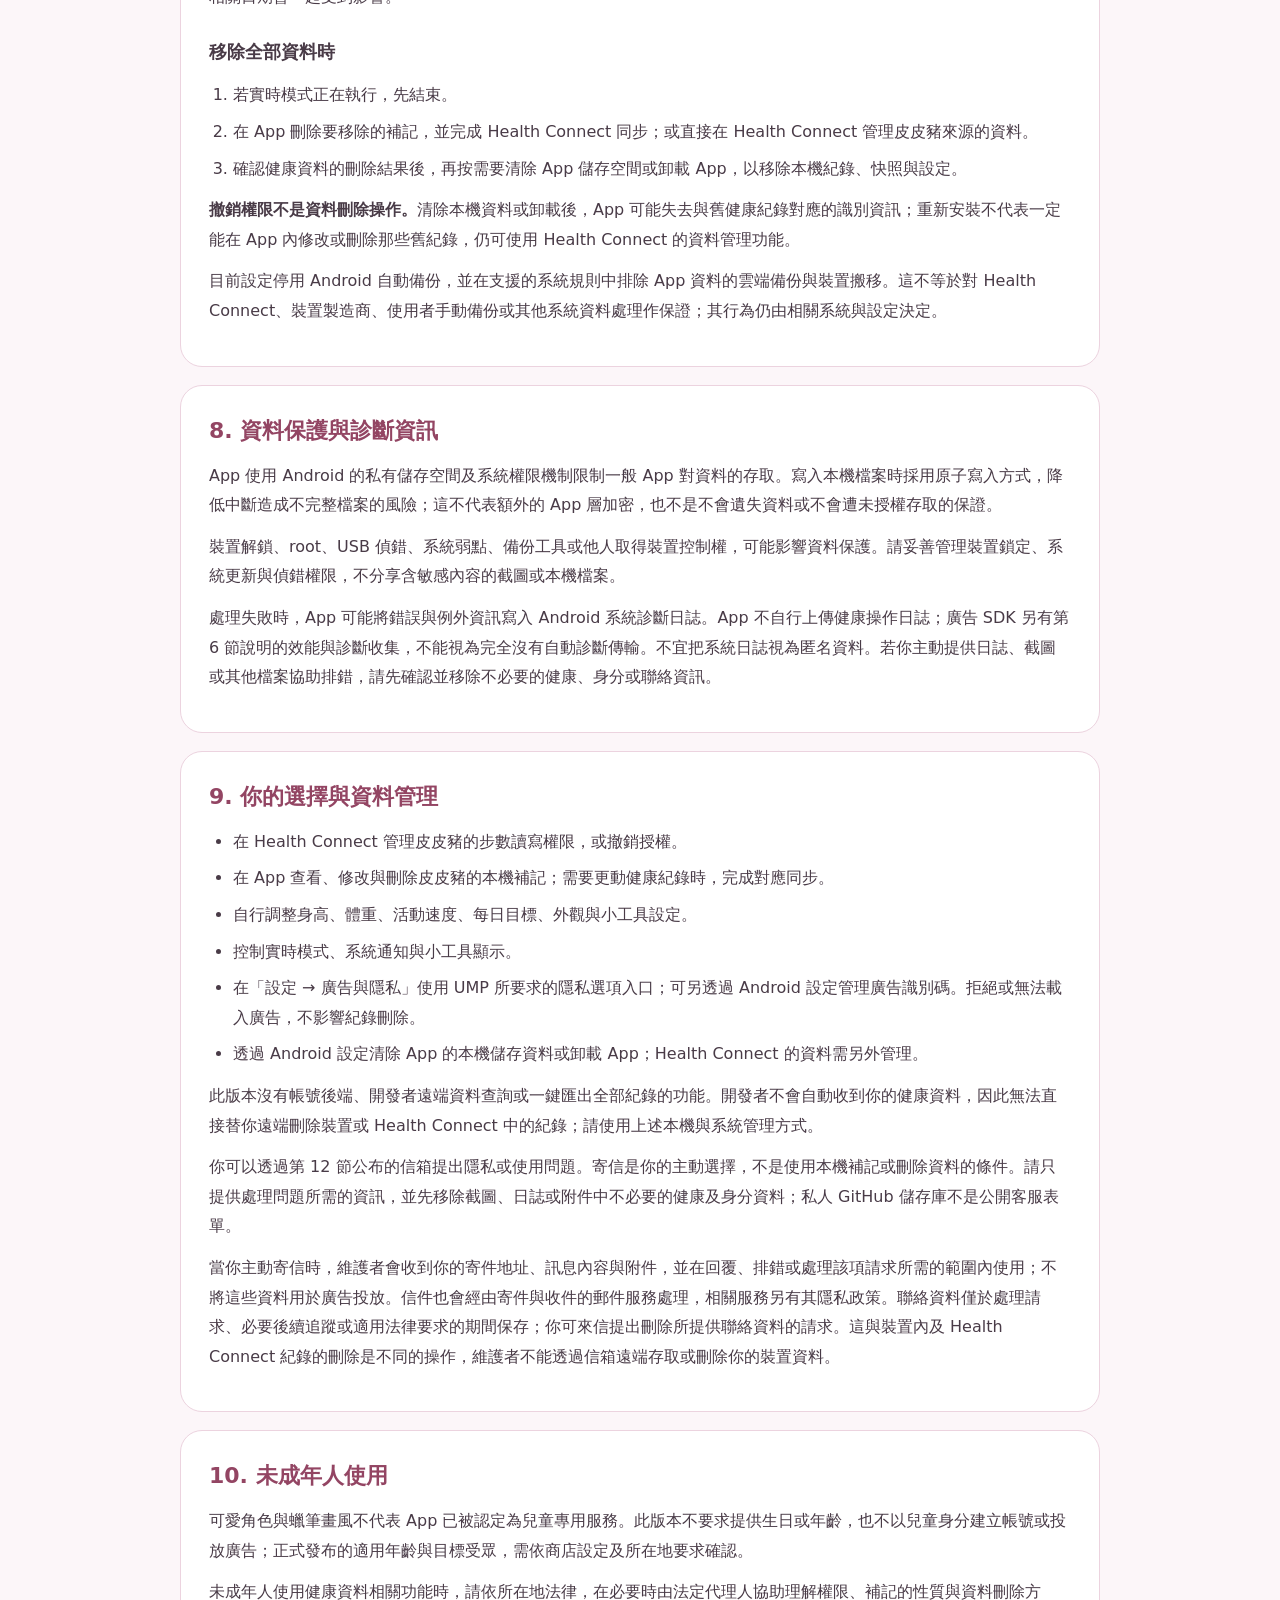
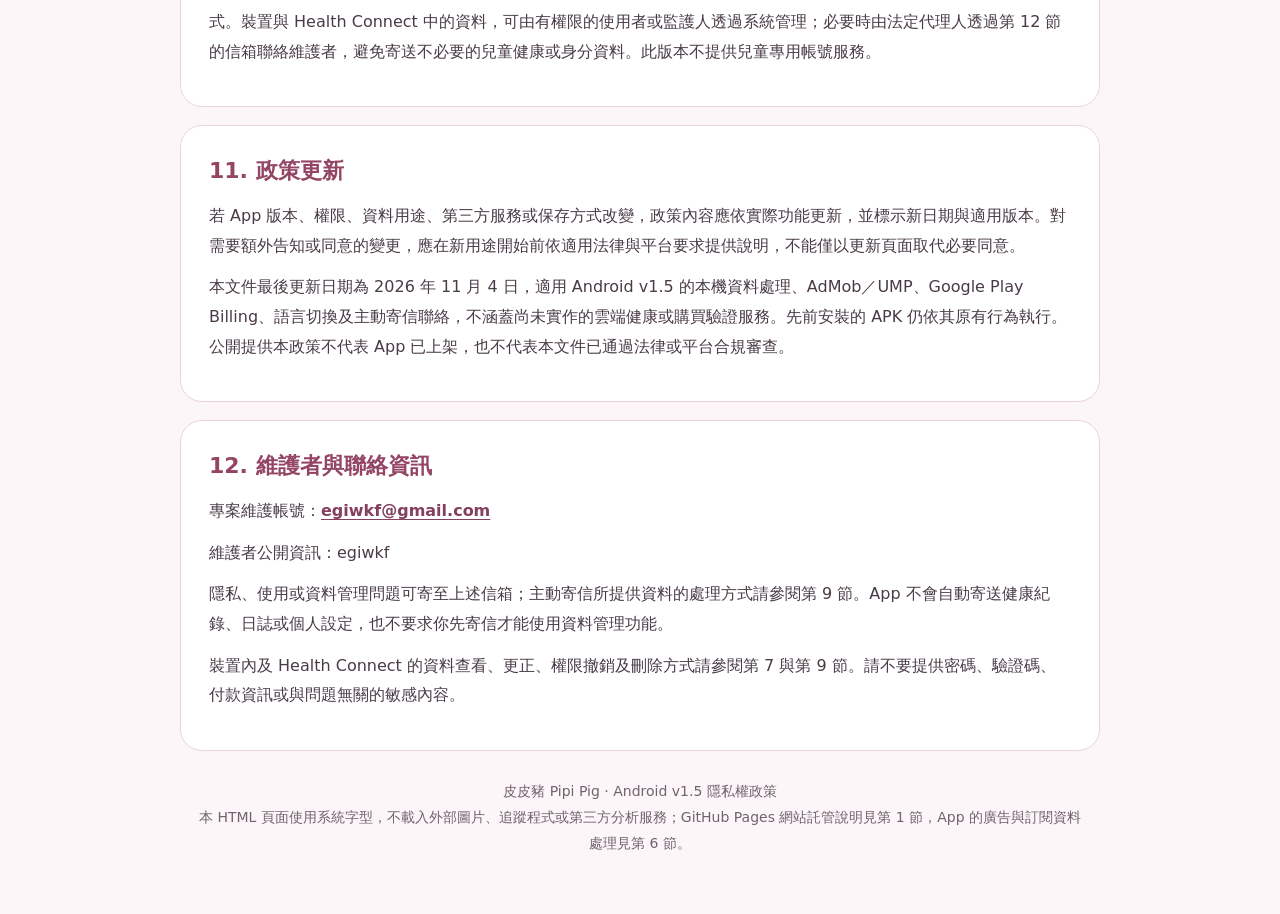
==== commit 8de4827b: "Publish complete English and Korean privacy policies Add three-language navigation and shared respon" ====
--- a/index.html
+++ b/index.html
@@ -5,54 +5,18 @@
   <meta name="viewport" content="width=device-width, initial-scale=1">
   <meta name="description" content="皮皮豬 Android v1.5 隱私權政策：Health Connect、本機資料、AdMob、UMP、Google Play Billing、權限與刪除方式。">
   <title>皮皮豬 Pipi Pig｜隱私權政策（訂閱與獎勵廣告版）</title>
-  <style>
-    :root { color-scheme: light; --ink: #493b47; --muted: #72616e; --rose: #934563; --line: #ecd3df; --wash: #fcf6f9; }
-    * { box-sizing: border-box; }
-    html { scroll-behavior: smooth; scroll-padding-top: 24px; }
-    body { margin: 0; background: var(--wash); color: var(--ink); font: 16px/1.85 system-ui, -apple-system, "Segoe UI", sans-serif; }
-    main { width: min(920px, calc(100% - 32px)); margin: 32px auto 48px; }
-    header, section, nav, aside { background: #fff; border: 1px solid var(--line); border-radius: 22px; padding: 28px; margin-bottom: 18px; }
-    header { border: 2px dashed #e8bbce; }
-    .brand { display: flex; align-items: center; gap: 14px; color: var(--rose); font-weight: 700; }
-    .brand svg { flex: 0 0 64px; height: 64px; }
-    h1 { font-size: clamp(28px, 5vw, 40px); line-height: 1.35; margin: 20px 0 12px; }
-    h2 { font-size: 22px; line-height: 1.5; margin: 0 0 14px; color: var(--rose); }
-    h3 { font-size: 18px; margin: 24px 0 8px; }
-    p { margin: 12px 0; }
-    ul, ol { padding-left: 24px; margin: 12px 0; }
-    li { margin: 7px 0; }
-    a { color: #83405f; text-underline-offset: 3px; overflow-wrap: anywhere; }
-    a:focus-visible, button:focus-visible { outline: 3px solid #546c9f; outline-offset: 4px; }
-    .meta, .small { font-size: 14px; color: var(--muted); }
-    .tag { display: inline-block; background: #f8e9b8; color: #66501c; border-radius: 10px; padding: 3px 12px; font-weight: 700; }
-    .notice { background: #fffaf0; border-color: #dec88c; }
-    .notice h2 { color: #66501c; }
-    .summary { background: #fff8fb; border-left: 4px solid #c7809e; padding: 12px 18px; border-radius: 12px; margin-top: 20px; }
-    nav ul { list-style: none; padding: 0; display: grid; grid-template-columns: repeat(2, minmax(0, 1fr)); gap: 8px 20px; }
-    nav li { margin: 0; }
-    button { cursor: pointer; border: 1px solid var(--rose); border-radius: 12px; background: #fff; color: var(--rose); padding: 10px 16px; font: inherit; }
-    code { font-size: .9em; overflow-wrap: anywhere; }
-    footer { color: var(--muted); text-align: center; font-size: 14px; padding: 10px 12px; }
-    @media (max-width: 600px) {
-      main { width: calc(100% - 24px); margin-top: 16px; }
-      header, section, nav, aside { padding: 20px; border-radius: 18px; }
-      nav ul { grid-template-columns: 1fr; }
-      h2 { font-size: 20px; }
-    }
-    @media (prefers-reduced-motion: reduce) { html { scroll-behavior: auto; } }
-    @media print {
-      body { background: #fff; font-size: 11pt; }
-      main { width: 100%; margin: 0; }
-      nav, .print-button { display: none; }
-      header, section, aside { border: none; border-radius: 0; padding: 8px 0; margin-bottom: 12px; }
-      h2, h3 { break-after: avoid; }
-      li { break-inside: avoid; }
-      a { color: inherit; }
-    }
-  </style>
+  <link rel="stylesheet" href="privacy-policy.css">
+  <link rel="alternate" hreflang="zh-Hant" href="https://kfal.github.io/pipi-pig-privacy/">
+  <link rel="alternate" hreflang="en" href="https://kfal.github.io/pipi-pig-privacy/privacy-policy-en.html">
+  <link rel="alternate" hreflang="ko" href="https://kfal.github.io/pipi-pig-privacy/privacy-policy-ko.html">
 </head>
 <body>
 <main>
+  <nav class="languages" aria-label="選擇政策語言">
+    <a href="https://kfal.github.io/pipi-pig-privacy/" lang="zh-Hant" hreflang="zh-Hant" aria-current="page">繁體中文</a>
+    <a href="privacy-policy-en.html" lang="en" hreflang="en">English</a>
+    <a href="privacy-policy-ko.html" lang="ko" hreflang="ko">한국어</a>
+  </nav>
   <header>
     <div class="brand">
       <svg viewBox="0 0 100 100" aria-hidden="true" focusable="false">
--- a/privacy-policy.css
+++ b/privacy-policy.css
@@ -0,0 +1,45 @@
+:root { color-scheme: light; --ink: #493b47; --muted: #72616e; --rose: #934563; --line: #ecd3df; --wash: #fcf6f9; }
+* { box-sizing: border-box; }
+html { scroll-behavior: smooth; scroll-padding-top: 24px; }
+body { margin: 0; background: var(--wash); color: var(--ink); font: 16px/1.85 system-ui, -apple-system, "Segoe UI", sans-serif; }
+main { width: min(920px, calc(100% - 32px)); margin: 32px auto 48px; }
+header, section, nav, aside { background: #fff; border: 1px solid var(--line); border-radius: 22px; padding: 28px; margin-bottom: 18px; }
+header { border: 2px dashed #e8bbce; }
+.brand { display: flex; align-items: center; gap: 14px; color: var(--rose); font-weight: 700; }
+.brand svg { flex: 0 0 64px; height: 64px; }
+.languages { display: flex; flex-wrap: wrap; gap: 12px 24px; padding: 16px 24px; }
+.languages [aria-current="page"] { font-weight: 700; text-decoration: none; }
+h1 { font-size: clamp(28px, 5vw, 40px); line-height: 1.35; margin: 20px 0 12px; }
+h2 { font-size: 22px; line-height: 1.5; margin: 0 0 14px; color: var(--rose); }
+h3 { font-size: 18px; margin: 24px 0 8px; }
+p { margin: 12px 0; }
+ul, ol { padding-left: 24px; margin: 12px 0; }
+li { margin: 7px 0; }
+a { color: #83405f; text-underline-offset: 3px; overflow-wrap: anywhere; }
+a:focus-visible, button:focus-visible { outline: 3px solid #546c9f; outline-offset: 4px; }
+.meta, .small { font-size: 14px; color: var(--muted); }
+.tag { display: inline-block; background: #f8e9b8; color: #66501c; border-radius: 10px; padding: 3px 12px; font-weight: 700; }
+.notice { background: #fffaf0; border-color: #dec88c; }
+.notice h2 { color: #66501c; }
+.summary { background: #fff8fb; border-left: 4px solid #c7809e; padding: 12px 18px; border-radius: 12px; margin-top: 20px; }
+nav ul { list-style: none; padding: 0; display: grid; grid-template-columns: repeat(2, minmax(0, 1fr)); gap: 8px 20px; }
+nav li { margin: 0; }
+button { cursor: pointer; border: 1px solid var(--rose); border-radius: 12px; background: #fff; color: var(--rose); padding: 10px 16px; font: inherit; }
+code { font-size: .9em; overflow-wrap: anywhere; }
+footer { color: var(--muted); text-align: center; font-size: 14px; padding: 10px 12px; }
+@media (max-width: 600px) {
+  main { width: calc(100% - 24px); margin-top: 16px; }
+  header, section, nav, aside { padding: 20px; border-radius: 18px; }
+  nav ul { grid-template-columns: 1fr; }
+  h2 { font-size: 20px; }
+}
+@media (prefers-reduced-motion: reduce) { html { scroll-behavior: auto; } }
+@media print {
+  body { background: #fff; font-size: 11pt; }
+  main { width: 100%; margin: 0; }
+  nav, .print-button { display: none; }
+  header, section, aside { border: none; border-radius: 0; padding: 8px 0; margin-bottom: 12px; }
+  h2, h3 { break-after: avoid; }
+  li { break-inside: avoid; }
+  a { color: inherit; }
+}
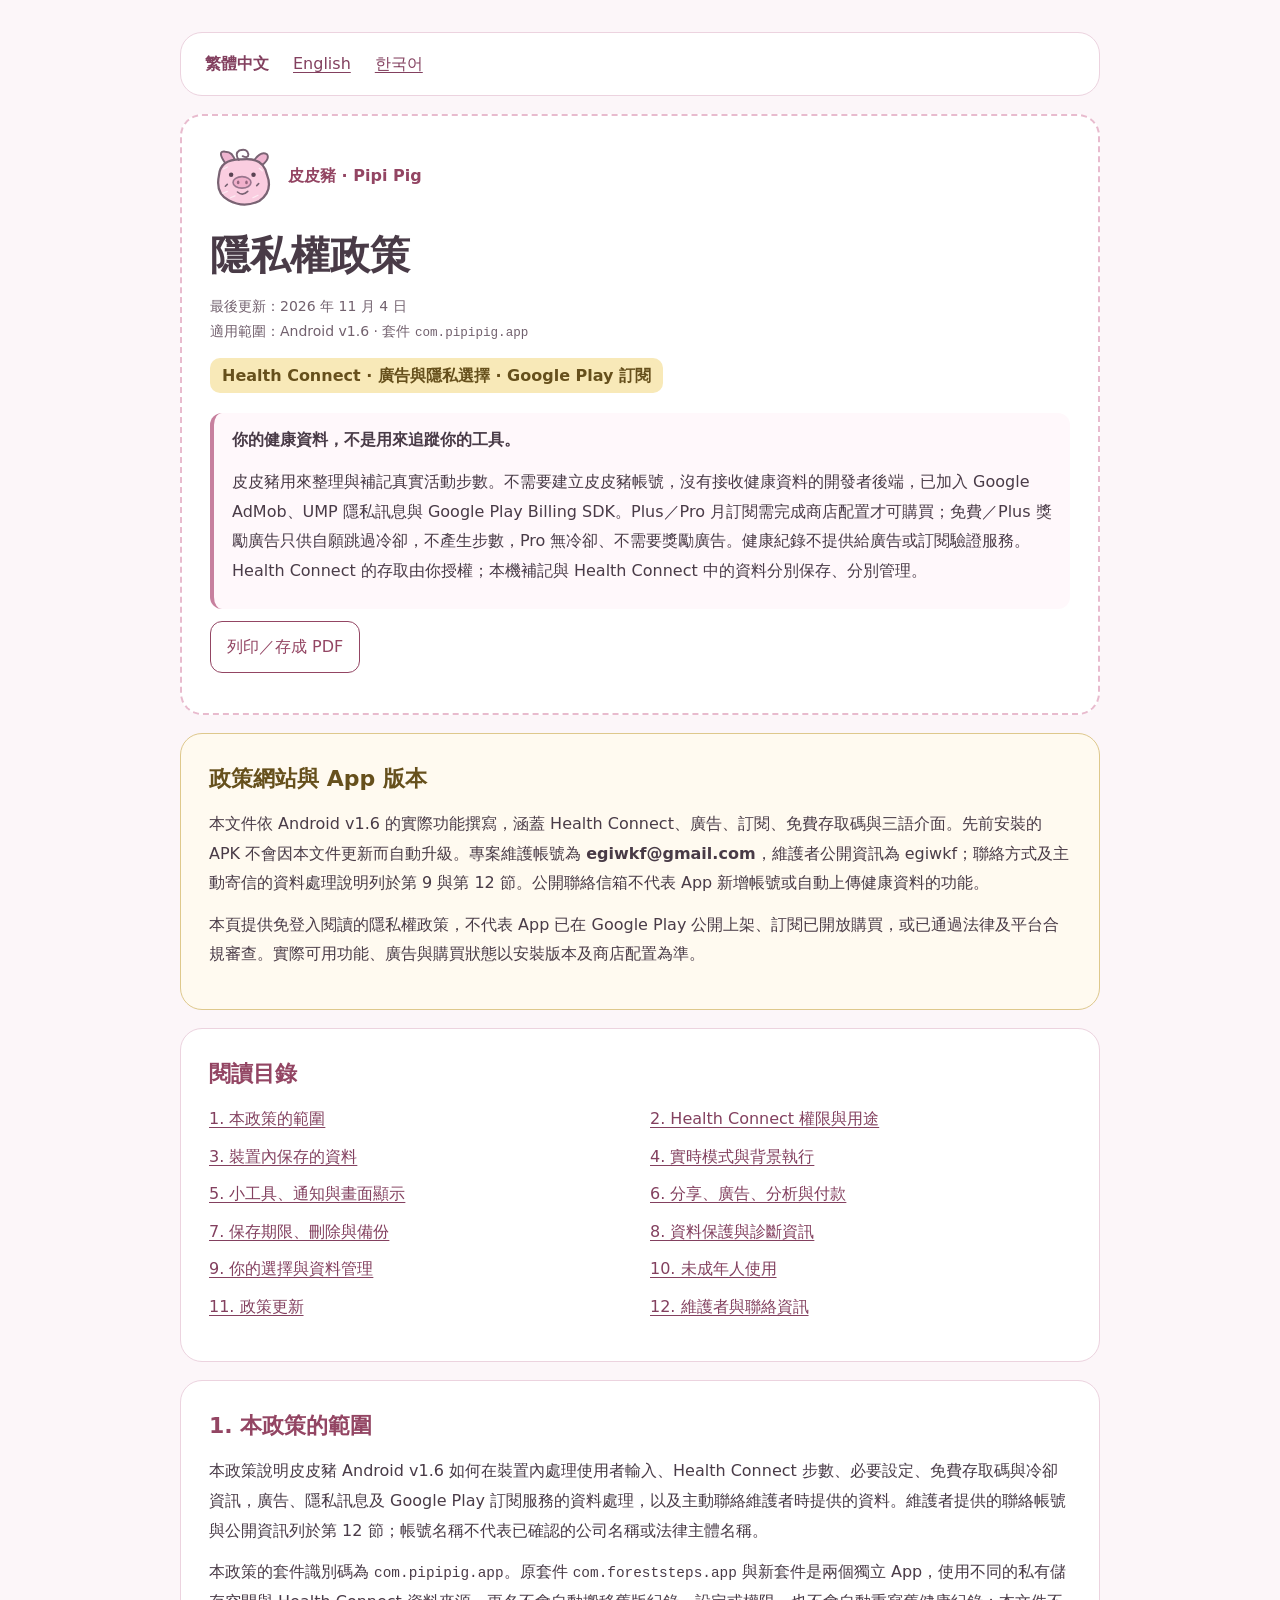
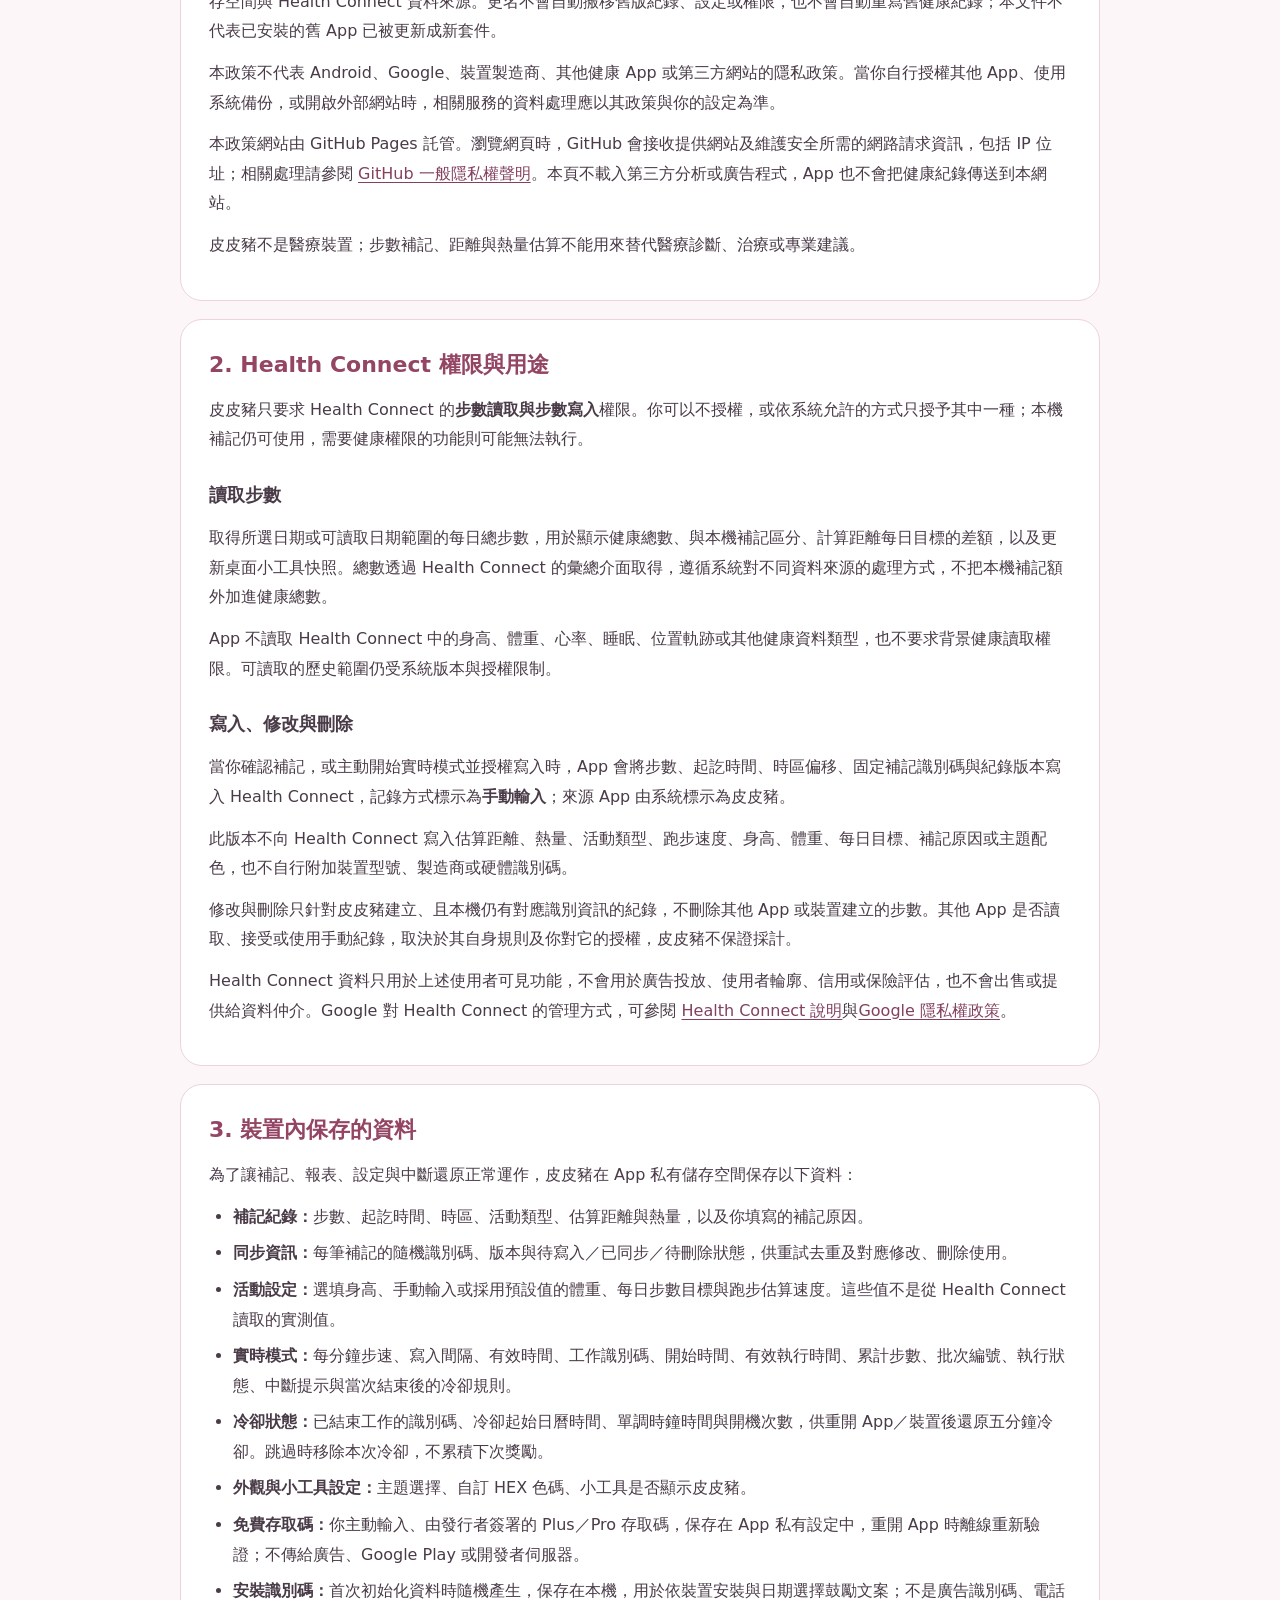
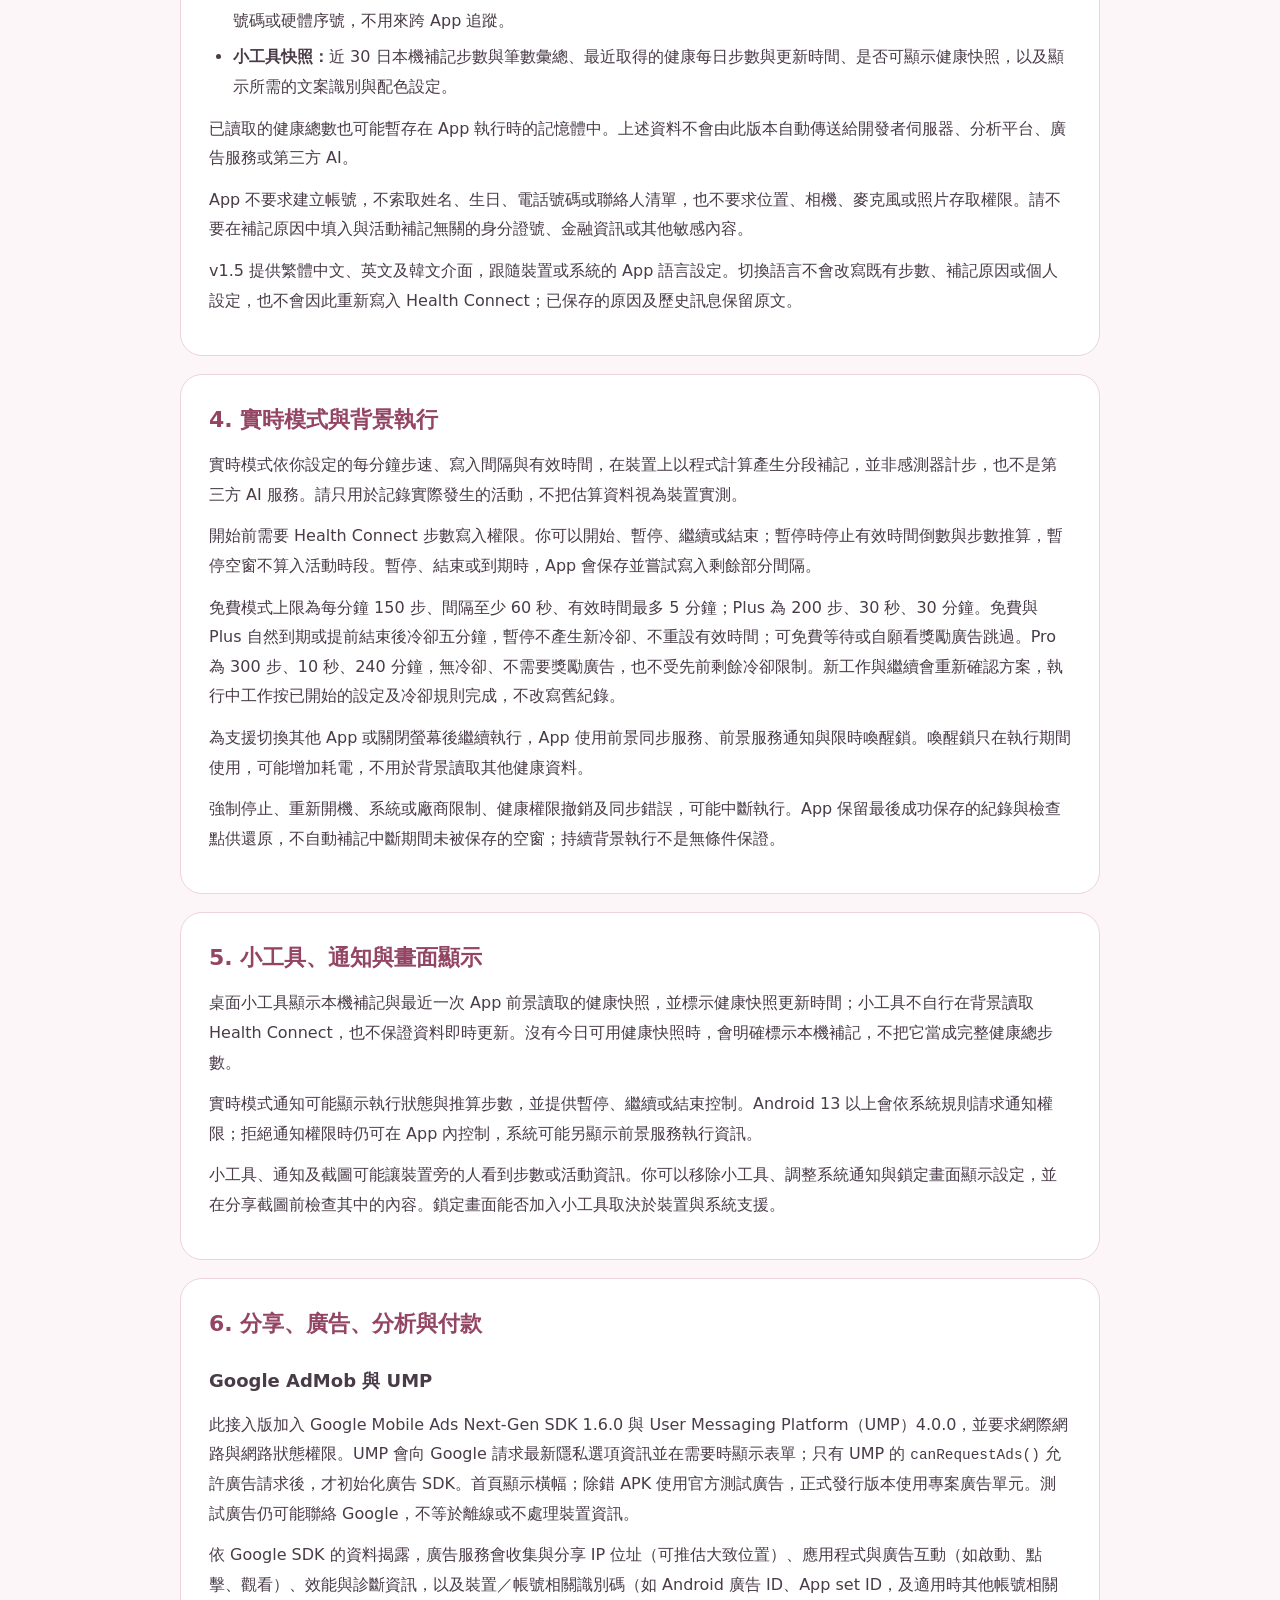
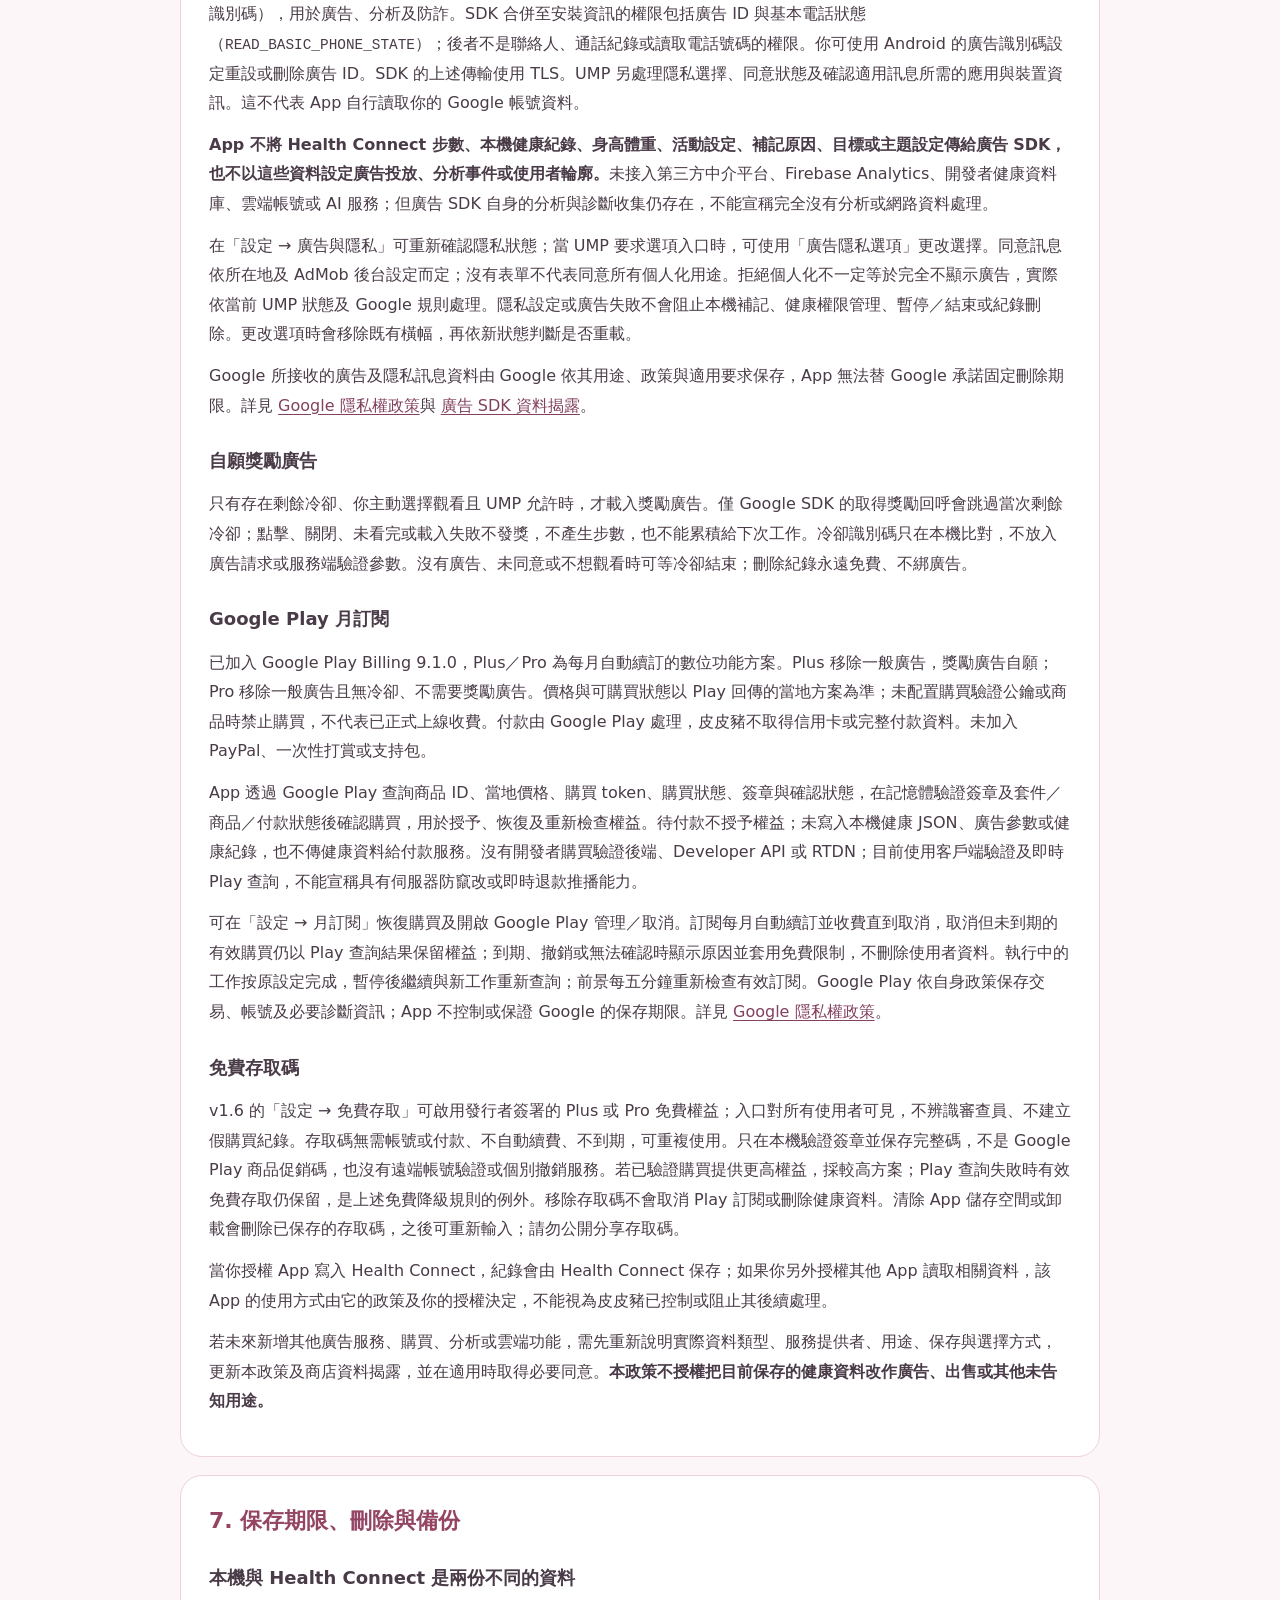
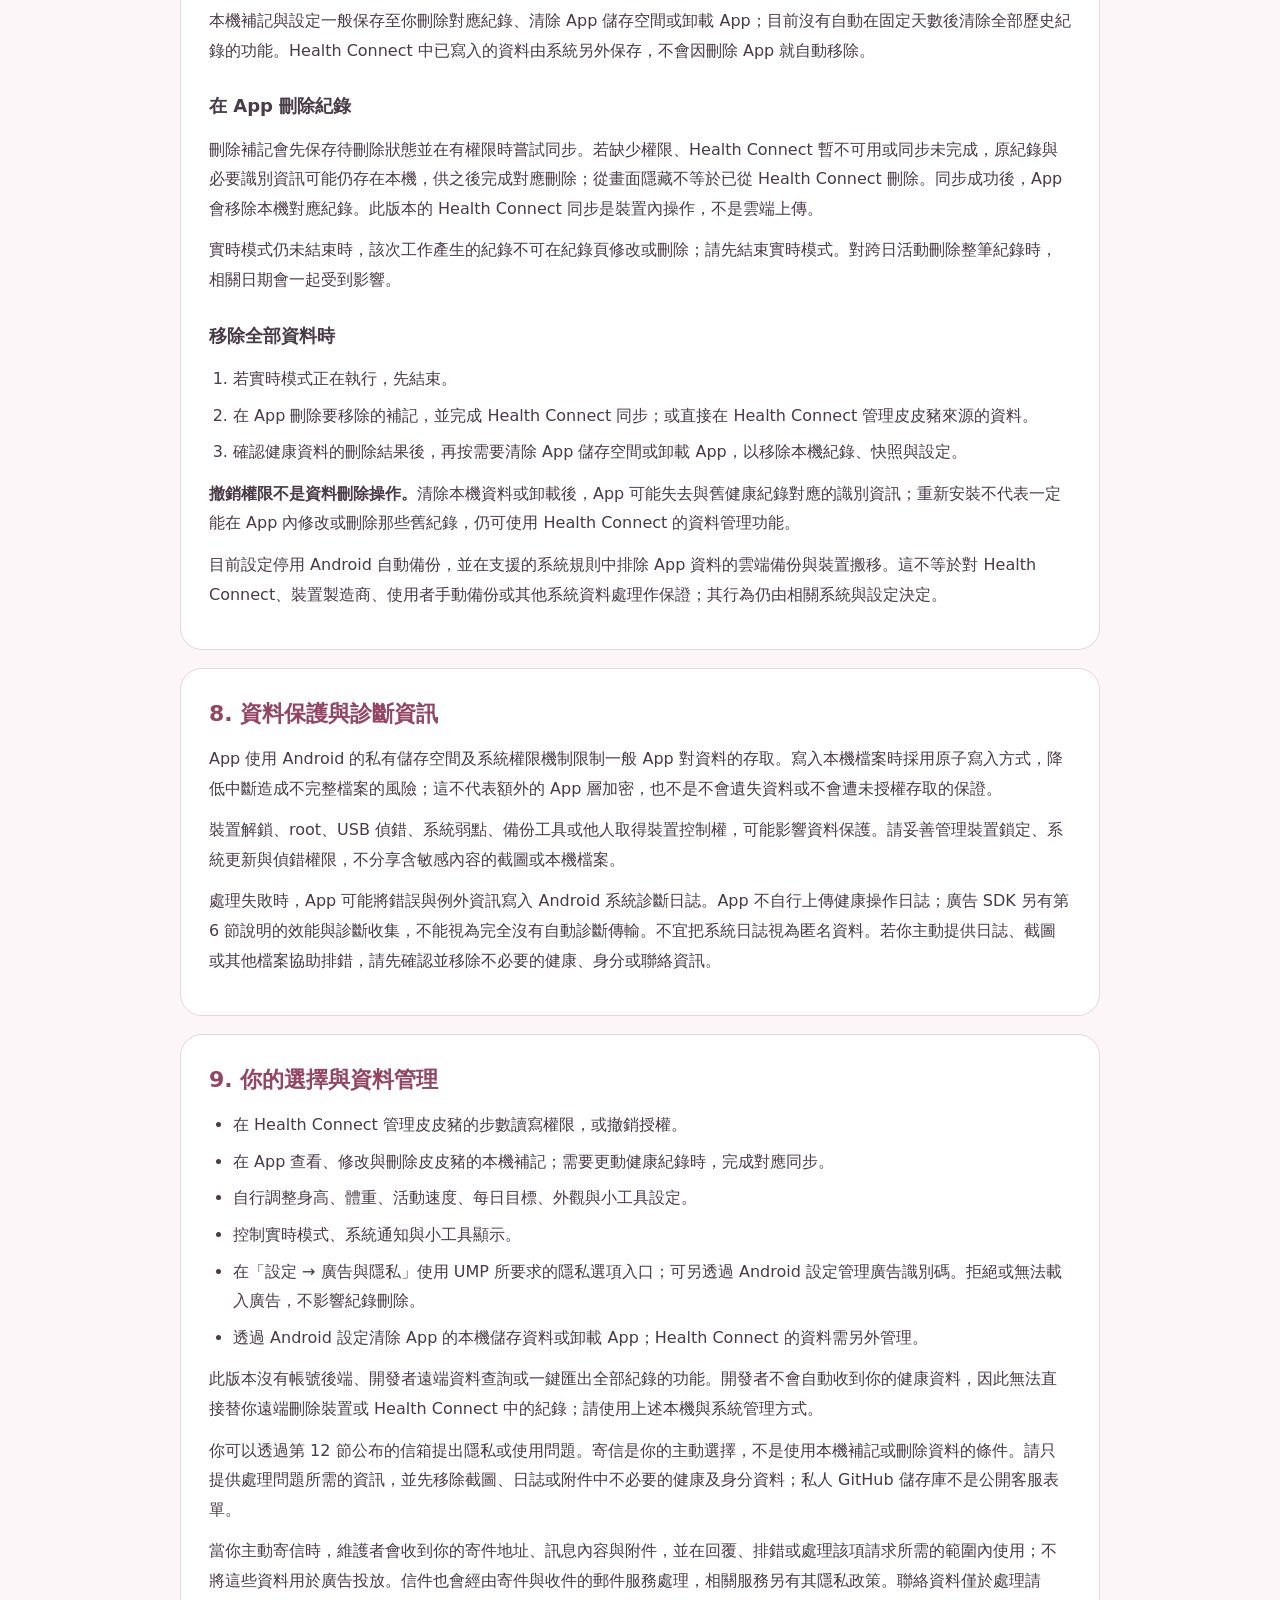
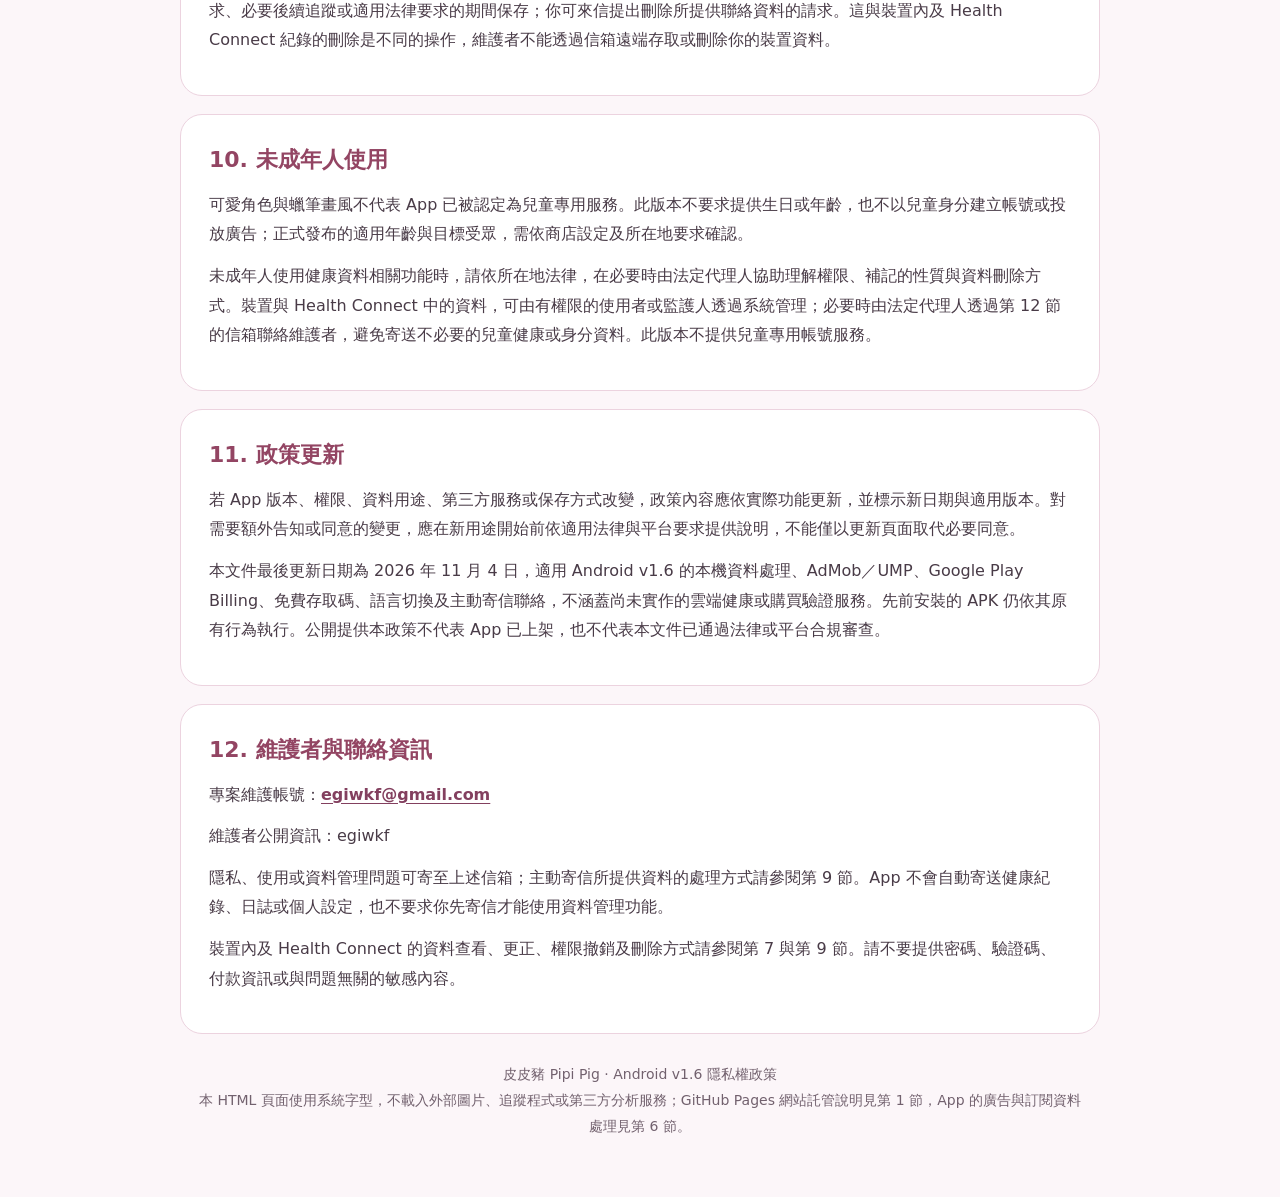
==== commit 70671acd: "Document v1.6 complimentary access in all privacy policy languages Co-authored-by: Copilot App <2235" ====
--- a/index.html
+++ b/index.html
@@ -3,7 +3,7 @@
 <head>
   <meta charset="utf-8">
   <meta name="viewport" content="width=device-width, initial-scale=1">
-  <meta name="description" content="皮皮豬 Android v1.5 隱私權政策：Health Connect、本機資料、AdMob、UMP、Google Play Billing、權限與刪除方式。">
+  <meta name="description" content="皮皮豬 Android v1.6 隱私權政策：Health Connect、本機資料、AdMob、UMP、Google Play Billing、免費存取碼、權限與刪除方式。">
   <title>皮皮豬 Pipi Pig｜隱私權政策（訂閱與獎勵廣告版）</title>
   <link rel="stylesheet" href="privacy-policy.css">
   <link rel="alternate" hreflang="zh-Hant" href="https://kfal.github.io/pipi-pig-privacy/">
@@ -32,7 +32,7 @@
       <span>皮皮豬 · Pipi Pig</span>
     </div>
     <h1>隱私權政策</h1>
-    <p class="meta">最後更新：2026 年 11 月 4 日<br>適用範圍：Android v1.5 · 套件 <code>com.pipipig.app</code></p>
+    <p class="meta">最後更新：2026 年 11 月 4 日<br>適用範圍：Android v1.6 · 套件 <code>com.pipipig.app</code></p>
     <span class="tag">Health Connect · 廣告與隱私選擇 · Google Play 訂閱</span>
     <div class="summary">
       <strong>你的健康資料，不是用來追蹤你的工具。</strong>
@@ -43,7 +43,7 @@
 
   <aside class="notice" aria-labelledby="publication-title">
     <h2 id="publication-title">政策網站與 App 版本</h2>
-    <p>本文件依 Android v1.5 的實際功能撰寫，涵蓋 Health Connect、廣告、訂閱與三語介面。先前安裝的 APK 不會因本文件更新而自動升級。專案維護帳號為 <strong>egiwkf@gmail.com</strong>，維護者公開資訊為 egiwkf；聯絡方式及主動寄信的資料處理說明列於第 9 與第 12 節。公開聯絡信箱不代表 App 新增帳號或自動上傳健康資料的功能。</p>
+    <p>本文件依 Android v1.6 的實際功能撰寫，涵蓋 Health Connect、廣告、訂閱、免費存取碼與三語介面。先前安裝的 APK 不會因本文件更新而自動升級。專案維護帳號為 <strong>egiwkf@gmail.com</strong>，維護者公開資訊為 egiwkf；聯絡方式及主動寄信的資料處理說明列於第 9 與第 12 節。公開聯絡信箱不代表 App 新增帳號或自動上傳健康資料的功能。</p>
     <p>本頁提供免登入閱讀的隱私權政策，不代表 App 已在 Google Play 公開上架、訂閱已開放購買，或已通過法律及平台合規審查。實際可用功能、廣告與購買狀態以安裝版本及商店配置為準。</p>
   </aside>
 
@@ -67,7 +67,7 @@
 
   <section id="scope" aria-labelledby="scope-title">
     <h2 id="scope-title">1. 本政策的範圍</h2>
-    <p>本政策說明皮皮豬 Android v1.5 如何在裝置內處理使用者輸入、Health Connect 步數、必要設定與冷卻資訊，廣告、隱私訊息及 Google Play 訂閱服務的資料處理，以及主動聯絡維護者時提供的資料。維護者提供的聯絡帳號與公開資訊列於第 12 節；帳號名稱不代表已確認的公司名稱或法律主體名稱。</p>
+    <p>本政策說明皮皮豬 Android v1.6 如何在裝置內處理使用者輸入、Health Connect 步數、必要設定、免費存取碼與冷卻資訊，廣告、隱私訊息及 Google Play 訂閱服務的資料處理，以及主動聯絡維護者時提供的資料。維護者提供的聯絡帳號與公開資訊列於第 12 節；帳號名稱不代表已確認的公司名稱或法律主體名稱。</p>
     <p>本政策的套件識別碼為 <code>com.pipipig.app</code>。原套件 <code>com.foreststeps.app</code> 與新套件是兩個獨立 App，使用不同的私有儲存空間與 Health Connect 資料來源。更名不會自動搬移舊版紀錄、設定或權限，也不會自動重寫舊健康紀錄；本文件不代表已安裝的舊 App 已被更新成新套件。</p>
     <p>本政策不代表 Android、Google、裝置製造商、其他健康 App 或第三方網站的隱私政策。當你自行授權其他 App、使用系統備份，或開啟外部網站時，相關服務的資料處理應以其政策與你的設定為準。</p>
     <p>本政策網站由 GitHub Pages 託管。瀏覽網頁時，GitHub 會接收提供網站及維護安全所需的網路請求資訊，包括 IP 位址；相關處理請參閱 <a href="https://docs.github.com/en/site-policy/privacy-policies/github-general-privacy-statement" target="_blank" rel="noopener noreferrer">GitHub 一般隱私權聲明</a>。本頁不載入第三方分析或廣告程式，App 也不會把健康紀錄傳送到本網站。</p>
@@ -97,6 +97,7 @@
       <li><strong>實時模式：</strong>每分鐘步速、寫入間隔、有效時間、工作識別碼、開始時間、有效執行時間、累計步數、批次編號、執行狀態、中斷提示與當次結束後的冷卻規則。</li>
       <li><strong>冷卻狀態：</strong>已結束工作的識別碼、冷卻起始日曆時間、單調時鐘時間與開機次數，供重開 App／裝置後還原五分鐘冷卻。跳過時移除本次冷卻，不累積下次獎勵。</li>
       <li><strong>外觀與小工具設定：</strong>主題選擇、自訂 HEX 色碼、小工具是否顯示皮皮豬。</li>
+      <li><strong>免費存取碼：</strong>你主動輸入、由發行者簽署的 Plus／Pro 存取碼，保存在 App 私有設定中，重開 App 時離線重新驗證；不傳給廣告、Google Play 或開發者伺服器。</li>
       <li><strong>安裝識別碼：</strong>首次初始化資料時隨機產生，保存在本機，用於依裝置安裝與日期選擇鼓勵文案；不是廣告識別碼、電話號碼或硬體序號，不用來跨 App 追蹤。</li>
       <li><strong>小工具快照：</strong>近 30 日本機補記步數與筆數彙總、最近取得的健康每日步數與更新時間、是否可顯示健康快照，以及顯示所需的文案識別與配色設定。</li>
     </ul>
@@ -135,6 +136,8 @@
     <p>已加入 Google Play Billing 9.1.0，Plus／Pro 為每月自動續訂的數位功能方案。Plus 移除一般廣告，獎勵廣告自願；Pro 移除一般廣告且無冷卻、不需要獎勵廣告。價格與可購買狀態以 Play 回傳的當地方案為準；未配置購買驗證公鑰或商品時禁止購買，不代表已正式上線收費。付款由 Google Play 處理，皮皮豬不取得信用卡或完整付款資料。未加入 PayPal、一次性打賞或支持包。</p>
     <p>App 透過 Google Play 查詢商品 ID、當地價格、購買 token、購買狀態、簽章與確認狀態，在記憶體驗證簽章及套件／商品／付款狀態後確認購買，用於授予、恢復及重新檢查權益。待付款不授予權益；未寫入本機健康 JSON、廣告參數或健康紀錄，也不傳健康資料給付款服務。沒有開發者購買驗證後端、Developer API 或 RTDN；目前使用客戶端驗證及即時 Play 查詢，不能宣稱具有伺服器防竄改或即時退款推播能力。</p>
     <p>可在「設定 → 月訂閱」恢復購買及開啟 Google Play 管理／取消。訂閱每月自動續訂並收費直到取消，取消但未到期的有效購買仍以 Play 查詢結果保留權益；到期、撤銷或無法確認時顯示原因並套用免費限制，不刪除使用者資料。執行中的工作按原設定完成，暫停後繼續與新工作重新查詢；前景每五分鐘重新檢查有效訂閱。Google Play 依自身政策保存交易、帳號及必要診斷資訊；App 不控制或保證 Google 的保存期限。詳見 <a href="https://policies.google.com/privacy" target="_blank" rel="noopener noreferrer">Google 隱私權政策</a>。</p>
+    <h3>免費存取碼</h3>
+    <p>v1.6 的「設定 → 免費存取」可啟用發行者簽署的 Plus 或 Pro 免費權益；入口對所有使用者可見，不辨識審查員、不建立假購買紀錄。存取碼無需帳號或付款、不自動續費、不到期，可重複使用。只在本機驗證簽章並保存完整碼，不是 Google Play 商品促銷碼，也沒有遠端帳號驗證或個別撤銷服務。若已驗證購買提供更高權益，採較高方案；Play 查詢失敗時有效免費存取仍保留，是上述免費降級規則的例外。移除存取碼不會取消 Play 訂閱或刪除健康資料。清除 App 儲存空間或卸載會刪除已保存的存取碼，之後可重新輸入；請勿公開分享存取碼。</p>
     <p>當你授權 App 寫入 Health Connect，紀錄會由 Health Connect 保存；如果你另外授權其他 App 讀取相關資料，該 App 的使用方式由它的政策及你的授權決定，不能視為皮皮豬已控制或阻止其後續處理。</p>
     <p>若未來新增其他廣告服務、購買、分析或雲端功能，需先重新說明實際資料類型、服務提供者、用途、保存與選擇方式，更新本政策及商店資料揭露，並在適用時取得必要同意。<strong>本政策不授權把目前保存的健康資料改作廣告、出售或其他未告知用途。</strong></p>
   </section>
@@ -187,7 +190,7 @@
   <section id="updates" aria-labelledby="updates-title">
     <h2 id="updates-title">11. 政策更新</h2>
     <p>若 App 版本、權限、資料用途、第三方服務或保存方式改變，政策內容應依實際功能更新，並標示新日期與適用版本。對需要額外告知或同意的變更，應在新用途開始前依適用法律與平台要求提供說明，不能僅以更新頁面取代必要同意。</p>
-    <p>本文件最後更新日期為 2026 年 11 月 4 日，適用 Android v1.5 的本機資料處理、AdMob／UMP、Google Play Billing、語言切換及主動寄信聯絡，不涵蓋尚未實作的雲端健康或購買驗證服務。先前安裝的 APK 仍依其原有行為執行。公開提供本政策不代表 App 已上架，也不代表本文件已通過法律或平台合規審查。</p>
+    <p>本文件最後更新日期為 2026 年 11 月 4 日，適用 Android v1.6 的本機資料處理、AdMob／UMP、Google Play Billing、免費存取碼、語言切換及主動寄信聯絡，不涵蓋尚未實作的雲端健康或購買驗證服務。先前安裝的 APK 仍依其原有行為執行。公開提供本政策不代表 App 已上架，也不代表本文件已通過法律或平台合規審查。</p>
   </section>
 
   <section id="contact" aria-labelledby="contact-title">
@@ -198,7 +201,7 @@
     <p>裝置內及 Health Connect 的資料查看、更正、權限撤銷及刪除方式請參閱第 7 與第 9 節。請不要提供密碼、驗證碼、付款資訊或與問題無關的敏感內容。</p>
   </section>
 
-  <footer>皮皮豬 Pipi Pig · Android v1.5 隱私權政策<br>本 HTML 頁面使用系統字型，不載入外部圖片、追蹤程式或第三方分析服務；GitHub Pages 網站託管說明見第 1 節，App 的廣告與訂閱資料處理見第 6 節。</footer>
+  <footer>皮皮豬 Pipi Pig · Android v1.6 隱私權政策<br>本 HTML 頁面使用系統字型，不載入外部圖片、追蹤程式或第三方分析服務；GitHub Pages 網站託管說明見第 1 節，App 的廣告與訂閱資料處理見第 6 節。</footer>
 </main>
 </body>
 </html>
